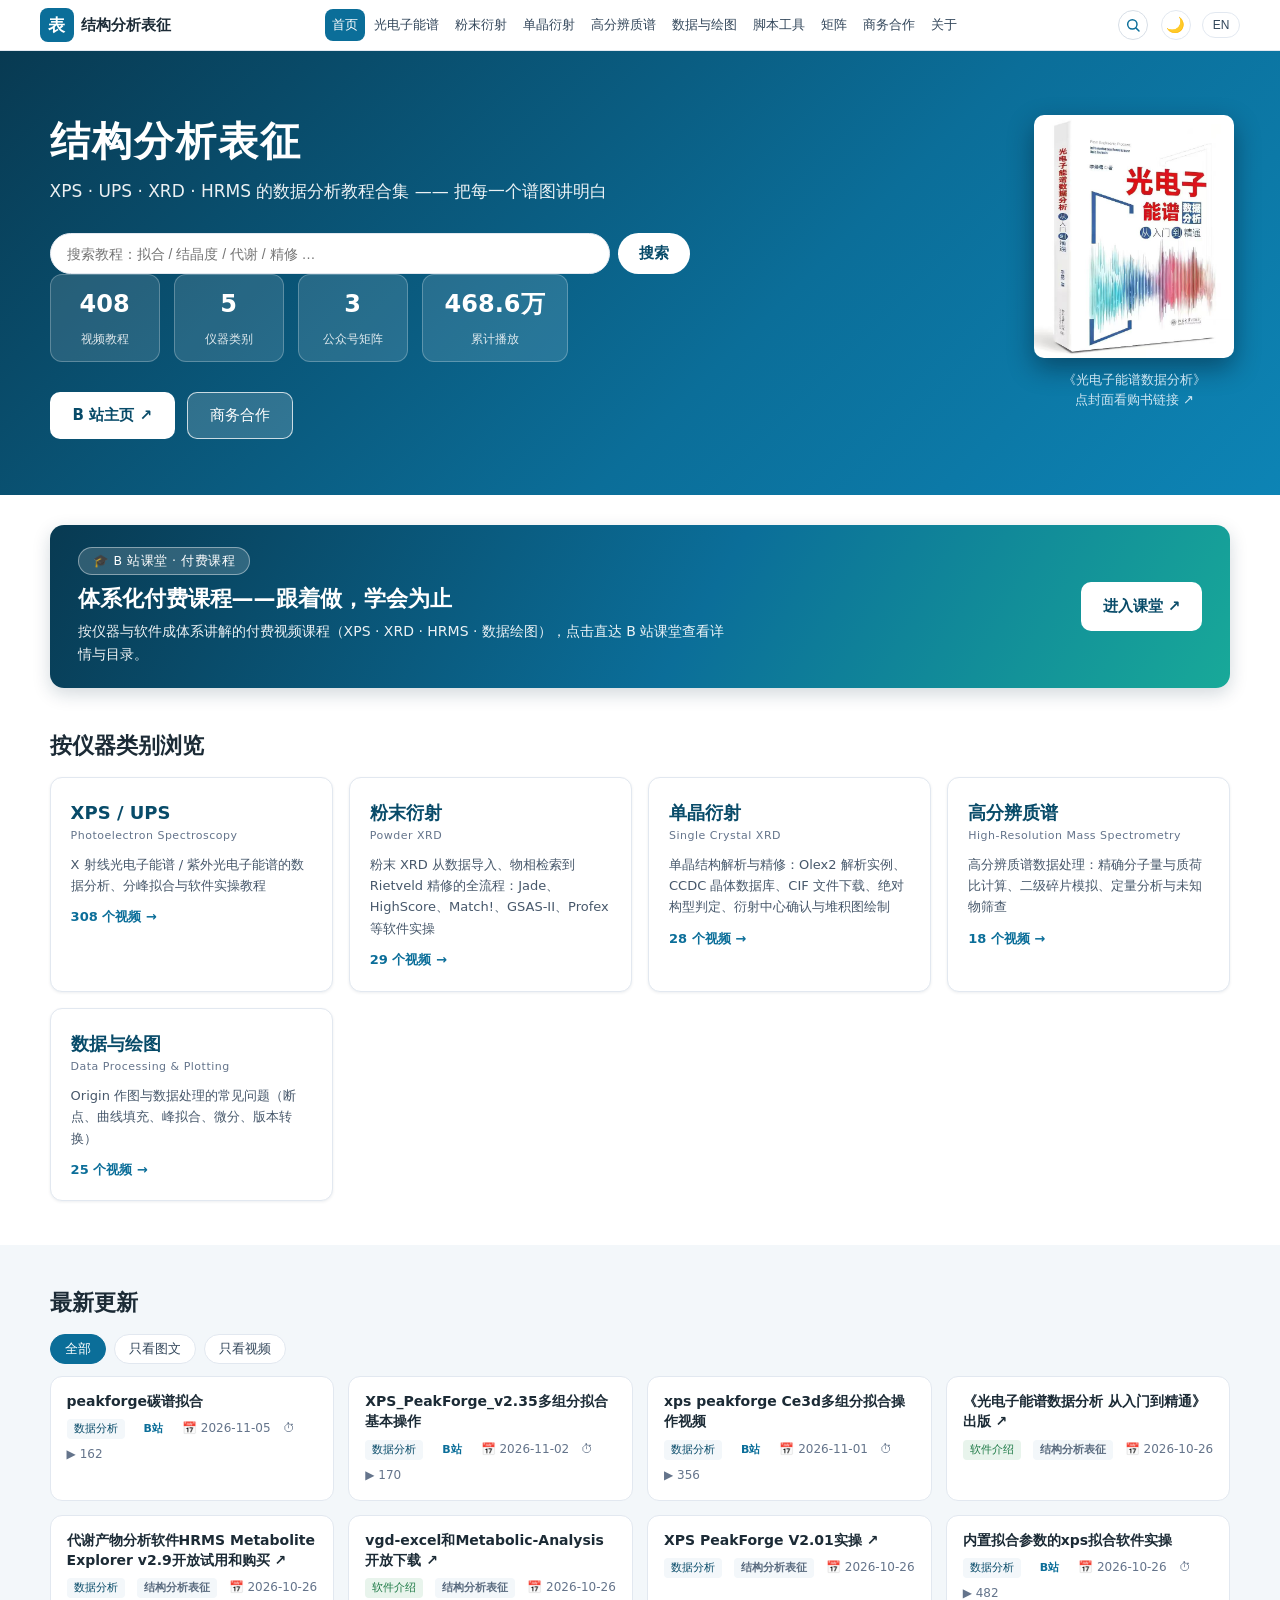
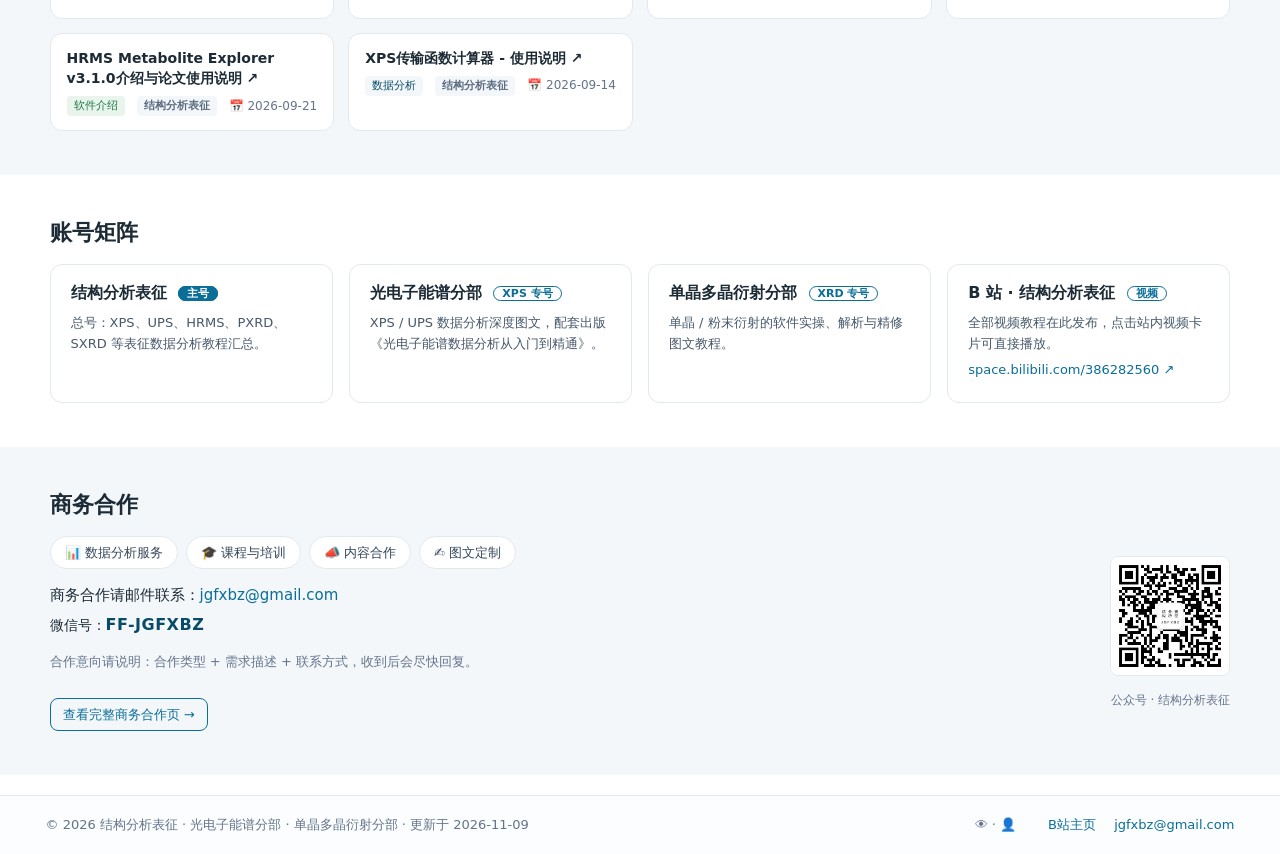
==== index.html @ 378ef819 "feat: 全站宽屏改版——内容区 1120→1600px(96vw)，网格 auto-fit 每行排满，页面高度显著缩短；CSS缓存串 20261120f" ====
<!DOCTYPE html>
<html lang="zh-CN">
<head>
<meta charset="UTF-8">
<meta name="viewport" content="width=device-width, initial-scale=1.0">
<title data-i18n="title.index">结构分析表征 · XPS/XRD/HRMS 数据分析教程导航 — 结构分析表征</title>
<meta name="description" content="XPS、UPS、XRD、HRMS 数据分析与软件实操教程导航：视频教程、软件介绍、文献解读与商务合作。">
<link rel="icon" href="data:image/svg+xml,%3Csvg xmlns='http://www.w3.org/2000/svg' viewBox='0 0 100 100'%3E%3Crect width='100' height='100' rx='20' fill='%230b6e99'/%3E%3Ctext x='50' y='62' font-size='34' text-anchor='middle' fill='white' font-family='sans-serif' font-weight='bold'%3E%E8%A1%A8%3C/text%3E%3C/svg%3E">
<link rel="stylesheet" href="assets/css/style.css?v=20261120f">
</head>
<body data-page="index">
<header class="site-header">
  <div class="wrap header-inner">
    <a class="logo" href="index.html">
      <span class="logo-badge">表</span>
      <span class="logo-text"><strong>结构分析表征</strong><small>Structure Analysis &amp; Characterization</small></span>
    </a>
    <nav><ul><li><a href="index.html" class="active" data-i18n="nav.home">首页</a></li>
<li><a href="xps/index.html" data-i18n="nav.xps">光电子能谱</a></li>
<li><a href="xrd-powder/index.html" data-i18n="nav.xrd">粉末衍射</a></li>
<li><a href="scxrd/index.html" data-i18n="nav.scxrd">单晶衍射</a></li>
<li><a href="hrms/index.html" data-i18n="nav.hrms">高分辨质谱</a></li>
<li><a href="dataplot/index.html" data-i18n="nav.dataplot">数据与绘图</a></li>
<li><a href="scripts/index.html" data-i18n="nav.scripts">脚本工具</a></li>
<li><a href="matrix/index.html" data-i18n="nav.matrix">矩阵</a></li>
<li><a href="cooperation/index.html" data-i18n="nav.coop">商务合作</a></li>
<li><a href="about/index.html" data-i18n="nav.about">关于</a></li></ul></nav>
    <div class="header-actions">
      <a class="search-btn" href="search/index.html" aria-label="搜索 / Search" title="站内搜索"><svg viewBox="0 0 24 24" fill="none" stroke="currentColor" stroke-width="2.2" stroke-linecap="round"><circle cx="11" cy="11" r="7"/><path d="M21 21l-4.3-4.3"/></svg></a><button id="theme-btn" class="theme-btn" type="button" aria-label="深色模式 / Dark mode">🌙</button>
    <button id="hamburger-btn" class="hamburger-btn" type="button" aria-label="菜单 / Menu">≡</button>
    <button id="lang-toggle" class="lang-toggle" type="button" aria-label="切换语言 / Switch language">EN</button></div>
  </div>
</header>
<main>

<section class="hero">
  <div class="wrap hero-flex">
    <div class="hero-main">
      <h1>结构分析表征</h1>
      <p class="hero-sub" data-i18n="hero.sub">XPS · UPS · XRD · HRMS 的数据分析教程合集 —— 把每一个谱图讲明白</p>
      <div class="home-search">
        <input id="home-q" type="search" data-i18n-ph="homeq.ph" placeholder="搜索教程：拟合 / 结晶度 / 代谢 / 精修 …">
        <button id="home-q-go" class="btn primary" data-i18n="homeq.go" type="button">搜索</button>
      </div>
      <div class="hero-stats">
        <div><strong data-stat="videos">408</strong><span data-i18n="stat.videos">视频教程</span></div>
        <div><strong data-stat="cats">5</strong><span data-i18n="stat.cats">仪器类别</span></div>
        <div><strong data-stat="accounts">3</strong><span data-i18n="stat.accounts">公众号矩阵</span></div>
        <div><strong data-stat="views">468.6万</strong><span data-i18n="stat.views">累计播放</span></div>
      </div>
      <div class="hero-cta">
        <a class="btn primary" href="https://space.bilibili.com/386282560" target="_blank" rel="noopener" data-i18n="cta.bili">B 站主页 ↗</a>
        <a class="btn ghost" href="cooperation/index.html" data-i18n="cta.coop">商务合作</a>
      </div>
    </div>
    <a class="hero-book" href="book/index.html" title="《光电子能谱数据分析 从入门到精通》· 购书链接">
      <img class="hero-book-cover" src="assets/img/book-cover.jpg" alt="《光电子能谱数据分析 从入门到精通》封面">
      <span class="hero-book-tip">《光电子能谱数据分析》<br>点封面看购书链接 ↗</span>
    </a>
  </div>
</section>

<section class="section course-band">
  <div class="wrap">
    <a class="course-banner" href="https://space.bilibili.com/386282560/pugv" target="_blank" rel="noopener">
      <div class="course-left">
        <span class="course-badge">🎓 <span data-i18n="course.badge">B 站课堂 · 付费课程</span></span>
        <h2 data-i18n="course.title">体系化付费课程——跟着做，学会为止</h2>
        <p data-i18n="course.desc">按仪器与软件成体系讲解的付费视频课程（XPS · XRD · HRMS · 数据绘图），点击直达 B 站课堂查看详情与目录。</p>
      </div>
      <span class="course-cta" data-i18n="course.cta">进入课堂 ↗</span>
    </a>
  </div>
</section>

<section class="section">
  <div class="wrap">
    <h2 data-i18n="home.cats">按仪器类别浏览</h2>
    <div class="cat-grid">
      <a class="cat-card" href="xps/index.html">
        <div class="cat-name"><span data-i18n="nav.xps">XPS / UPS</span><small>Photoelectron Spectroscopy</small></div>
        <p data-i18n="cat.xps.snip">X 射线光电子能谱 / 紫外光电子能谱的数据分析、分峰拟合与软件实操教程</p>
        <div class="cat-meta" data-i18n="cat.xps.count">308 个视频 →</div>
      </a>

      <a class="cat-card" href="xrd-powder/index.html">
        <div class="cat-name"><span data-i18n="nav.xrd">粉末衍射</span><small>Powder XRD</small></div>
        <p data-i18n="cat.xrd-powder.snip">粉末 XRD 从数据导入、物相检索到 Rietveld 精修的全流程：Jade、HighScore、Match!、GSAS-II、Profex 等软件实操</p>
        <div class="cat-meta" data-i18n="cat.xrd-powder.count">29 个视频 →</div>
      </a>

      <a class="cat-card" href="scxrd/index.html">
        <div class="cat-name"><span data-i18n="nav.scxrd">单晶衍射</span><small>Single Crystal XRD</small></div>
        <p data-i18n="cat.scxrd.snip">单晶结构解析与精修：Olex2 解析实例、CCDC 晶体数据库、CIF 文件下载、绝对构型判定、衍射中心确认与堆积图绘制</p>
        <div class="cat-meta" data-i18n="cat.scxrd.count">28 个视频 →</div>
      </a>

      <a class="cat-card" href="hrms/index.html">
        <div class="cat-name"><span data-i18n="nav.hrms">高分辨质谱</span><small>High-Resolution Mass Spectrometry</small></div>
        <p data-i18n="cat.hrms.snip">高分辨质谱数据处理：精确分子量与质荷比计算、二级碎片模拟、定量分析与未知物筛查</p>
        <div class="cat-meta" data-i18n="cat.hrms.count">18 个视频 →</div>
      </a>

      <a class="cat-card" href="dataplot/index.html">
        <div class="cat-name"><span data-i18n="nav.dataplot">数据与绘图</span><small>Data Processing & Plotting</small></div>
        <p data-i18n="cat.dataplot.snip">Origin 作图与数据处理的常见问题（断点、曲线填充、峰拟合、微分、版本转换）</p>
        <div class="cat-meta" data-i18n="cat.dataplot.count">25 个视频 →</div>
      </a>
    </div>
  </div>
</section>
<section class="section section-alt">
  <div class="wrap">
    <h2 data-i18n="home.latest">最新更新</h2>
    <div class="chips" id="latest-chips" style="margin-bottom:12px">
      <button class="chip active" data-lt="all" data-i18n="latest.all">全部</button>
      <button class="chip" data-lt="art" data-i18n="latest.art">只看图文</button>
      <button class="chip" data-lt="vid" data-i18n="latest.vid">只看视频</button>
    </div>
    <div class="v-grid" id="latest-grid"><div class="v-card" data-bvid="BV1Xpxf6QE9p" data-title="peakforge碳谱拟合"><p class="v-title">peakforge碳谱拟合</p><div class="v-meta"><span class="v-tag a">数据分析</span><span class="v-src">B站</span><span>📅 2026-11-05</span><span>⏱ 2:08</span><span>▶ 162</span></div></div>
<div class="v-card" data-bvid="BV1srxL6DEyn" data-title="XPS_PeakForge_v2.35多组分拟合基本操作"><p class="v-title">XPS_PeakForge_v2.35多组分拟合基本操作</p><div class="v-meta"><span class="v-tag s">软件介绍</span><span class="v-src">B站</span><span>📅 2026-11-02</span><span>⏱ 1:15</span><span>▶ 170</span></div></div>
<div class="v-card" data-bvid="BV1r3xb6UErV" data-title="xps peakforge Ce3d多组分拟合操作视频"><p class="v-title">xps peakforge Ce3d多组分拟合操作视频</p><div class="v-meta"><span class="v-tag a">数据分析</span><span class="v-src">B站</span><span>📅 2026-11-01</span><span>⏱ 2:11</span><span>▶ 356</span></div></div>
<div class="v-card" data-bvid="BV1irnQ6ZEpi" data-title="内置拟合参数的xps拟合软件实操"><p class="v-title">内置拟合参数的xps拟合软件实操</p><div class="v-meta"><span class="v-tag a">数据分析</span><span class="v-src">B站</span><span>📅 2026-10-26</span><span>⏱ 5:37</span><span>▶ 482</span></div></div>
<a class="v-card a-card" href="https://mp.weixin.qq.com/s/Jb90cu0XqN7W5d4zG38l0Q" target="_blank" rel="noopener"><p class="v-title">XPS PeakForge V2.01实操 ↗</p><div class="v-meta"><span class="v-tag a">数据分析</span><span class="v-src">结构分析表征</span><span>📅 2026-10-26</span></div></a>
<a class="v-card a-card" href="https://mp.weixin.qq.com/s/ZV4G8foDM6aQ-LdkcTPw-A" target="_blank" rel="noopener"><p class="v-title">vgd-excel和Metabolic-Analysis开放下载 ↗</p><div class="v-meta"><span class="v-tag s">软件介绍</span><span class="v-src">结构分析表征</span><span>📅 2026-10-26</span></div></a>
<a class="v-card a-card" href="https://mp.weixin.qq.com/s/syTNHgISNaC_XYApOqTaEQ" target="_blank" rel="noopener"><p class="v-title">代谢产物分析软件HRMS Metabolite Explorer v2.9开放试用和购买 ↗</p><div class="v-meta"><span class="v-tag a">数据分析</span><span class="v-src">结构分析表征</span><span>📅 2026-10-26</span></div></a>
<a class="v-card a-card" href="https://mp.weixin.qq.com/s/u6vW1ba7zDbzr946udCpTQ" target="_blank" rel="noopener"><p class="v-title">《光电子能谱数据分析 从入门到精通》出版 ↗</p><div class="v-meta"><span class="v-tag s">软件介绍</span><span class="v-src">结构分析表征</span><span>📅 2026-10-26</span></div></a>
<a class="v-card a-card" href="https://mp.weixin.qq.com/s/m0Z1ZTolp5JZjj_yk9FoVA" target="_blank" rel="noopener"><p class="v-title">vgd-excel和Metabolic-Analysis开放下载 ↗</p><div class="v-meta"><span class="v-tag s">软件介绍</span><span class="v-src">结构分析表征</span><span>📅 2026-10-11</span></div></a>
<a class="v-card a-card" href="https://mp.weixin.qq.com/s/l_k9AgA8Bw56rIn67rEzEA" target="_blank" rel="noopener"><p class="v-title">vgd-excel和Metabolic-Analysis开放下载 ↗</p><div class="v-meta"><span class="v-tag s">软件介绍</span><span class="v-src">结构分析表征</span><span>📅 2026-09-28</span></div></a></div>
  </div>
</section>
<section class="section">
  <div class="wrap">
    <h2 data-i18n="home.accounts">账号矩阵</h2>
    <div class="acc-grid">
      <div class="acc-card"><h3><span data-i18n="acc1.t">结构分析表征</span> <span class="tag main" data-i18n="acc1.tag">主号</span></h3><p data-i18n="acc1.desc">总号：XPS、UPS、HRMS、PXRD、SXRD 等表征数据分析教程汇总。</p></div>
      <div class="acc-card"><h3><span data-i18n="acc2.t">光电子能谱分部</span> <span class="tag" data-i18n="acc2.tag">XPS 专号</span></h3><p data-i18n="acc2.desc">XPS / UPS 数据分析深度图文，配套出版《光电子能谱数据分析从入门到精通》。</p></div>
      <div class="acc-card"><h3><span data-i18n="acc3.t">单晶多晶衍射分部</span> <span class="tag" data-i18n="acc3.tag">XRD 专号</span></h3><p data-i18n="acc3.desc">单晶 / 粉末衍射的软件实操、解析与精修图文教程。</p></div>
      <div class="acc-card"><h3><span data-i18n="acc4.t">B 站 · 结构分析表征</span> <span class="tag" data-i18n="acc4.tag">视频</span></h3><p data-i18n="acc4.desc">全部视频教程在此发布，点击站内视频卡片可直接播放。</p><p><a href="https://space.bilibili.com/386282560" target="_blank" rel="noopener">space.bilibili.com/386282560 ↗</a></p></div>
    </div>
  </div>
</section>
<section class="section section-alt">
  <div class="wrap">
    <h2 data-i18n="nav.coop">商务合作</h2>
    <div class="coop-band">
      <div class="coop-info">
        <div class="coop-types">
          <span>📊 <span data-i18n="coop.c1.t">数据分析服务</span></span>
          <span>🎓 <span data-i18n="coop.c2.t">课程与培训</span></span>
          <span>📣 <span data-i18n="coop.c3.t">内容合作</span></span>
          <span>✍️ <span data-i18n="coop.c4.t">图文定制</span></span>
        </div>
        <p class="coop-mail"><span data-i18n="contact.p1">商务合作请邮件联系：</span><a class="mail" href="mailto:jgfxbz@gmail.com">jgfxbz@gmail.com</a></p>
        <p class="coop-wechat"><span data-i18n="contact.wechat">微信号：</span><strong>FF-JGFXBZ</strong></p>
        <p class="muted" data-i18n="contact.p2">合作意向请说明：合作类型 + 需求描述 + 联系方式，收到后会尽快回复。</p>
        <a class="btn small ghost coop-more" href="cooperation/index.html" data-i18n="coop.more">查看完整商务合作页 →</a>
      </div>
      <div class="coop-qr">
        <img src="assets/img/qr-main.png" alt="结构分析表征" onerror="this.style.display='none'">
        <span class="qr-tip" data-i18n="qr.main">公众号 · 结构分析表征</span>
      </div>
    </div>
  </div>
</section>
</main>
<footer class="site-footer">
  <div class="wrap footer-inner">
    <div>© 2026 结构分析表征 · 光电子能谱分部 · 单晶多晶衍射分部 · <span data-i18n="footer.updated">更新于</span> 2026-11-09</div>
    <div class="footer-links">
      <span class="bz">👁 <span id="busuanzi_value_site_pv"></span> · 👤 <span id="busuanzi_value_site_uv"></span></span>
      <a href="https://space.bilibili.com/386282560" target="_blank" rel="noopener" data-i18n="footer.bili">B站主页</a>
      <a href="mailto:jgfxbz@gmail.com">jgfxbz@gmail.com</a>
    </div>
  </div>
</footer>
<div id="modal" class="modal" hidden>
  <div class="modal-mask" data-close></div>
  <div class="modal-body">
    <div class="modal-bar"><span id="modal-title"></span><button class="modal-close" data-close>✕</button></div>
    <div class="modal-player"><iframe id="modal-frame" src="" allowfullscreen scrolling="no" frameborder="0"></iframe></div>
    <div class="modal-foot"><a id="modal-link" href="#" target="_blank" rel="noopener" data-i18n="modal.open">在 B 站打开（点赞投币收藏）↗</a></div>
  </div>
</div>
<script src="assets/js/data.js?v=20261120e"></script>
<script src="assets/js/main.js?v=20261119a"></script>
<script async src="https://busuanzi.ibruce.info/busuanzi/2.3/busuanzi.pure.mini.js"></script>
</body>
</html>
---- assets/css/style.css ----
/* 结构分析表征 — 站点样式 */
:root {
  --primary: #0b6e99;
  --primary-dark: #084b69;
  --ink: #1c2b36;
  --muted: #64748b;
  --line: #e2e8f0;
  --bg: #ffffff;
  --bg-alt: #f3f7fa;
  --radius: 12px;
  --shadow: 0 1px 3px rgba(12, 44, 66, .08);
}
* { box-sizing: border-box; }
html { scroll-behavior: smooth; }
body {
  margin: 0;
  font-family: system-ui, "Segoe UI", "PingFang SC", "Hiragino Sans GB", "Microsoft YaHei", sans-serif;
  color: var(--ink);
  background: var(--bg);
  line-height: 1.65;
}
a { color: var(--primary); text-decoration: none; }
a:hover { text-decoration: underline; }
.wrap { max-width: min(1600px, 96vw); margin: 0 auto; padding: 0 24px; }
h1, h2, h3 { line-height: 1.3; }
h2 { font-size: 22px; margin: 0 0 16px; }
.h-num { color: var(--primary); font-size: 14px; margin-right: 8px; font-weight: 700; }
.muted { color: var(--muted); font-size: 13px; }
code { background: var(--bg-alt); border: 1px solid var(--line); border-radius: 4px; padding: 1px 6px; font-size: 12px; }

/* ---------- header ---------- */
.site-header {
  position: sticky; top: 0; z-index: 50;
  background: rgba(255, 255, 255, .92); backdrop-filter: blur(8px);
  border-bottom: 1px solid var(--line);
}
.header-inner { display: flex; align-items: center; justify-content: space-between; gap: 12px; padding: 10px 20px; flex-wrap: wrap; }
.logo { display: flex; align-items: center; gap: 10px; color: var(--ink); }
.logo:hover { text-decoration: none; }
.logo-badge {
  width: 40px; height: 40px; border-radius: 10px; background: var(--primary); color: #fff;
  display: flex; align-items: center; justify-content: center; font-size: 20px; font-weight: 700; flex: none;
}
.logo-text { display: flex; flex-direction: column; line-height: 1.25; }
.logo-text strong { font-size: 17px; }
.logo-text small { color: var(--muted); font-size: 11px; }
nav ul { list-style: none; display: flex; flex-wrap: wrap; gap: 2px; margin: 0; padding: 0; }
nav a {
  display: block; padding: 7px 9px; border-radius: 8px; color: #33475b; font-size: 13.5px; white-space: nowrap;
}
nav a:hover { background: var(--bg-alt); text-decoration: none; }
nav a.active { background: var(--primary); color: #fff; }
.lang-toggle {
  border: 1px solid var(--line); background: #fff; color: #33475b; border-radius: 20px;
  padding: 6px 14px; font-size: 13px; cursor: pointer; transition: .15s; flex: none;
}
.lang-toggle:hover { border-color: var(--primary); color: var(--primary); }

/* ---------- hero ---------- */
.hero {
  background: linear-gradient(135deg, #083a52 0%, #0b6e99 60%, #0d84b5 100%);
  color: #fff; padding: 64px 0 56px;
}
.hero h1 { font-size: 40px; margin: 0 0 10px; letter-spacing: 2px; }
.hero-sub { font-size: 17px; opacity: .92; margin: 0 0 28px; }
.hero-stats { display: flex; flex-wrap: wrap; gap: 14px; margin-bottom: 30px; }
.hero-stats > div {
  background: rgba(255, 255, 255, .12); border: 1px solid rgba(255, 255, 255, .25);
  border-radius: var(--radius); padding: 10px 22px; text-align: center; min-width: 110px;
}
.hero-stats strong { display: block; font-size: 24px; }
.hero-stats span { font-size: 12px; opacity: .85; }
.hero-cta { display: flex; gap: 12px; flex-wrap: wrap; }

/* ---------- buttons ---------- */
.btn {
  display: inline-block; padding: 10px 22px; border-radius: 10px; font-size: 15px;
  border: 1px solid transparent; cursor: pointer; transition: .15s;
}
.btn:hover { text-decoration: none; transform: translateY(-1px); }
.btn.primary { background: #fff; color: var(--primary-dark); font-weight: 600; }
.btn.ghost { background: rgba(255, 255, 255, .16); color: #fff; border-color: rgba(255, 255, 255, .75); }
.section .btn.ghost { color: var(--primary); border-color: var(--primary); background: transparent; }
.btn.small { padding: 5px 12px; font-size: 13px; border-radius: 8px; }

/* ---------- sections ---------- */
.section { padding: 44px 0; }
.section-alt { background: var(--bg-alt); }
.section-sub { margin: -8px 0 16px; color: var(--muted); font-size: 13px; }

/* ---------- category cards (home) ---------- */
.cat-grid { display: grid; grid-template-columns: repeat(auto-fit, minmax(280px, 1fr)); gap: 16px; }
.cat-card {
  display: block; background: #fff; border: 1px solid var(--line); border-radius: var(--radius);
  padding: 20px; color: var(--ink); box-shadow: var(--shadow); transition: .15s;
}
.cat-card:hover { text-decoration: none; border-color: var(--primary); transform: translateY(-2px); }
.cat-name { font-size: 18px; font-weight: 700; color: var(--primary-dark); }
.cat-name small { display: block; color: var(--muted); font-size: 11px; font-weight: 400; letter-spacing: .5px; }
.cat-card p { color: #47586b; font-size: 13px; margin: 8px 0 10px; min-height: 40px; }
.cat-meta { color: var(--primary); font-size: 13px; font-weight: 600; }

/* ---------- software cards ---------- */
.sw-grid { display: grid; grid-template-columns: repeat(auto-fit, minmax(250px, 1fr)); gap: 14px; }
.sw-card {
  background: #fff; border: 1px solid var(--line); border-radius: var(--radius);
  padding: 16px 18px; cursor: pointer; transition: .15s;
}
.sw-card:hover { border-color: var(--primary); box-shadow: var(--shadow); }
.sw-card h3 { margin: 0; font-size: 16px; }
.sw-card .vendor { font-size: 11px; color: #fff; background: var(--primary); border-radius: 20px; padding: 1px 9px; margin-left: 6px; vertical-align: 2px; white-space: nowrap; }
.sw-card p { margin: 6px 0 10px; font-size: 13px; color: #47586b; }
.sw-card .sw-n { font-size: 12px; color: var(--primary); font-weight: 600; }

/* ---------- toolbar / chips / search ---------- */
.toolbar { display: flex; flex-wrap: wrap; gap: 10px; align-items: center; margin-bottom: 18px; }
.chips { display: flex; flex-wrap: wrap; gap: 8px; }
.chip {
  border: 1px solid var(--line); background: #fff; color: #33475b; border-radius: 20px;
  padding: 5px 14px; font-size: 13px; cursor: pointer; transition: .15s;
}
.chip:hover { border-color: var(--primary); color: var(--primary); }
.chip.active { background: var(--primary); border-color: var(--primary); color: #fff; }
.search {
  flex: 1; min-width: 220px; padding: 9px 14px; border: 1px solid var(--line); border-radius: 10px;
  font-size: 14px; outline: none; background: #fff;
}
.search:focus { border-color: var(--primary); }
.count-badge { font-size: 13px; color: var(--muted); font-weight: 400; margin-left: 6px; }

/* ---------- video cards ---------- */
.v-grid { display: grid; grid-template-columns: repeat(auto-fit, minmax(280px, 1fr)); gap: 14px; }
.v-thumb {
  display: block; width: 100%; aspect-ratio: 16 / 9; object-fit: cover;
  border-radius: 8px; background: var(--bg-alt); margin-bottom: 8px;
}
.v-digest {
  font-size: 12px; color: var(--muted); margin: 4px 0 0; line-height: 1.5;
  display: -webkit-box; -webkit-line-clamp: 2; -webkit-box-orient: vertical; overflow: hidden;
}
.site-search {
  display: block; max-width: 640px; margin: 0 auto 16px; padding: 14px 18px;
  font-size: 16px; border: 1px solid var(--line); border-radius: 12px; outline: none; background: #fff;
}
.site-search:focus { border-color: var(--primary); }
#s-count { display: block; text-align: center; margin-bottom: 14px; }
.bz { color: var(--muted); margin-right: 14px; }
.v-card {
  background: #fff; border: 1px solid var(--line); border-radius: var(--radius);
  padding: 14px 16px; cursor: pointer; transition: .15s; display: flex; flex-direction: column; gap: 8px;
}
.v-card:hover { border-color: var(--primary); box-shadow: var(--shadow); }
.v-title { font-size: 14px; font-weight: 600; line-height: 1.45; margin: 0; }
.v-meta { display: flex; flex-wrap: wrap; gap: 6px 12px; align-items: center; font-size: 12px; color: var(--muted); }
.v-tag { background: var(--bg-alt); color: var(--primary-dark); border-radius: 4px; padding: 1px 7px; font-size: 11px; }
.v-tag.s { background: #e8f4ec; color: #1e7a46; }
.v-tag.p { background: #fdf1e3; color: #b05e12; }
.more-row { text-align: center; margin-top: 20px; }
#more[hidden], #amore[hidden] { display: none; }
a.v-card { color: var(--ink); }
a.v-card:hover { text-decoration: none; }
.v-src { color: var(--primary); font-weight: 600; border-radius: 4px; padding: 1px 7px; font-size: 11px; }
.v-src.src-main { background: var(--bg-alt); color: #5a6b7f; }
.v-src.src-xps { background: #e3f0fd; color: #1f6fb5; }
.v-src.src-xrd { background: #e5f6ec; color: #1e8e4f; }
.script-card .btn-row { display: flex; gap: 8px; margin-top: 10px; flex-wrap: wrap; }
.script-card h3 .tag { margin-left: 8px; }

/* ---------- panels ---------- */
.note-panel {
  background: #fff; border: 1px dashed #b9cdda; border-radius: var(--radius);
  padding: 20px 24px; font-size: 14px;
}
.note-panel p { margin: 6px 0; }

/* ---------- accounts / cooperation ---------- */
.acc-grid { display: grid; grid-template-columns: repeat(auto-fill, minmax(250px, 1fr)); gap: 16px; }
.acc-card { background: #fff; border: 1px solid var(--line); border-radius: var(--radius); padding: 18px 20px; }
.acc-card h3 { margin: 0 0 8px; font-size: 16px; }
.acc-card p { margin: 4px 0; font-size: 13px; color: #47586b; }
.tag { font-size: 11px; color: var(--primary); border: 1px solid currentColor; border-radius: 20px; padding: 0 8px; margin-left: 6px; vertical-align: 1px; }
.tag.main { background: var(--primary); color: #fff; border-color: var(--primary); }
.contact-panel { margin-top: 26px; background: #fff; border: 1px solid var(--line); border-radius: var(--radius); padding: 26px 28px; }
.contact-panel .mail { font-size: 19px; font-weight: 700; }
.wechat-line { margin: 4px 0; }
.wechat-line strong, .coop-wechat strong { font-size: 16px; color: var(--primary-dark); letter-spacing: .5px; }
.coop-wechat { margin: 2px 0 4px; font-size: 14px; }
.qr-row { display: flex; gap: 20px; flex-wrap: wrap; margin-top: 18px; }
.qr-box { width: 160px; text-align: center; }
.qr-box img { width: 150px; height: 150px; object-fit: contain; border: 1px solid var(--line); border-radius: 8px; background: var(--bg-alt); min-height: 150px; }
.qr-tip { display: block; font-size: 12px; color: var(--muted); margin-top: 6px; }

/* ---------- 首页商务合作横幅 ---------- */
.coop-band { display: flex; gap: 28px; align-items: center; justify-content: space-between; flex-wrap: wrap; }
.coop-info { flex: 1; min-width: 300px; }
.coop-types { display: flex; flex-wrap: wrap; gap: 8px; margin-bottom: 14px; }
.coop-types > span {
  border: 1px solid var(--line); background: #fff; color: #33475b; border-radius: 20px;
  padding: 5px 14px; font-size: 13px;
}
.coop-mail { margin: 6px 0 4px; font-size: 15px; }
.coop-more { margin-top: 12px; }
.coop-qr { text-align: center; flex: none; }
.coop-qr img { width: 120px; height: 120px; object-fit: contain; border: 1px solid var(--line); border-radius: 8px; background: #fff; }

/* ---------- page head ---------- */
.page-head { background: var(--bg-alt); padding: 34px 0 26px; border-bottom: 1px solid var(--line); }
.crumb { font-size: 13px; color: var(--muted); margin: 0 0 10px; }
.page-head h1 { margin: 0 0 8px; font-size: 30px; }
.page-head h1 small { font-size: 14px; color: var(--muted); font-weight: 400; margin-left: 10px; letter-spacing: 1px; }
.page-desc { color: #47586b; margin: 0; max-width: 780px; font-size: 14px; }
.about-body h2 { margin-top: 26px; }
.about-body p, .about-body li { color: #33475b; }

/* ---------- footer ---------- */
.site-footer { border-top: 1px solid var(--line); background: #fbfdfe; margin-top: 20px; }
.footer-inner { display: flex; justify-content: space-between; flex-wrap: wrap; gap: 8px; padding: 18px 20px; font-size: 13px; color: var(--muted); }
.footer-links a { margin-left: 14px; }

/* ---------- modal ---------- */
.modal { position: fixed; inset: 0; z-index: 100; }
.modal[hidden] { display: none; }
.modal-mask { position: absolute; inset: 0; background: rgba(10, 25, 36, .72); }
.modal-body {
  position: relative; max-width: 900px; margin: 5vh auto; background: #fff;
  border-radius: 14px; overflow: hidden; box-shadow: 0 12px 40px rgba(0, 0, 0, .35);
}
.modal-bar { display: flex; justify-content: space-between; align-items: center; gap: 12px; padding: 12px 18px; }
#modal-title { font-weight: 600; font-size: 15px; }
.modal-close { border: none; background: var(--bg-alt); border-radius: 8px; width: 30px; height: 30px; cursor: pointer; font-size: 14px; }
.modal-close:hover { background: var(--line); }
.modal-player { position: relative; padding-top: 56.25%; background: #000; }
.modal-player iframe { position: absolute; inset: 0; width: 100%; height: 100%; border: 0; }
.modal-foot { padding: 10px 18px; font-size: 13px; }

@media (max-width: 640px) {
  .hero h1 { font-size: 30px; }
  .hero { padding: 44px 0 40px; }
  .modal-body { margin: 3vh 10px; }
}

/* ---------- 内容矩阵页 ---------- */
.matrix-grid { display: grid; grid-template-columns: repeat(auto-fit, minmax(235px, 1fr)); gap: 16px; }
.matrix-card { display: flex; flex-direction: column; gap: 6px; }
.matrix-card h3 { margin: 0 0 2px; }
.matrix-card > p { flex: 1 1 auto; min-height: 64px; }  /* 描述占位一致 → 二维码同高对齐 */
.matrix-qr { text-align: center; margin: 8px 0 4px; }
.matrix-qr img { width: 148px; max-width: 60%; aspect-ratio: 1/1; object-fit: contain; height: auto; border: 1px solid #e5e9ef; border-radius: 10px; background: #fff; padding: 4px; }
.matrix-qr .qr-tip { display: block; font-size: 12px; color: var(--muted, #888); margin-top: 4px; }
.matrix-stats strong { font-size: 24px; color: var(--primary, #0b6e99); }
.matrix-stats span { color: var(--muted, #888); font-size: 12px; margin-left: 6px; }
.matrix-card .btn { margin-top: auto; }

/* ---------- 搜索按钮 ---------- */
.search-btn {
  display: inline-flex; align-items: center; justify-content: center;
  width: 34px; height: 34px; border-radius: 50%;
  border: 1px solid var(--border, #d7dee6);
  color: var(--primary, #0b6e99);
  margin-right: 8px; text-decoration: none; flex-shrink: 0;
  transition: background .15s, color .15s;
}
.search-btn:hover { background: var(--primary, #0b6e99); color: #fff; }
.search-btn svg { width: 16px; height: 16px; display: block; }

/* ---------- 暗色模式 ---------- */
[data-theme="dark"] {
  --primary: #58a8d0;
  --primary-dark: #7ec2e2;
  --ink: #d9e4ee;
  --muted: #8fa3b5;
  --line: #2c3947;
  --bg: #0f1720;
  --bg-alt: #1a2430;
  --shadow: 0 1px 3px rgba(0, 0, 0, .4);
}
[data-theme="dark"] .site-header { background: rgba(15, 23, 32, .92); }
[data-theme="dark"] nav a { color: #b8c8d8; }
[data-theme="dark"] nav a:hover { background: #1a2430; }
[data-theme="dark"] .lang-toggle,
[data-theme="dark"] .search-btn,
[data-theme="dark"] .theme-btn,
[data-theme="dark"] .hamburger-btn { background: #1a2430; color: #b8c8d8; border-color: #2c3947; }
[data-theme="dark"] .v-card,
[data-theme="dark"] .acc-card,
[data-theme="dark"] .script-card,
[data-theme="dark"] .sw-card { background: #16202b; }
[data-theme="dark"] .v-title { color: #d9e4ee; }
[data-theme="dark"] .v-src.src-main { background: #243240; color: #9fb3c8; }
[data-theme="dark"] .v-src.src-xps { background: #16344d; color: #7ec2e2; }
[data-theme="dark"] .v-src.src-xrd { background: #143827; color: #6fd39a; }
[data-theme="dark"] .v-tag { background: #243240; color: #9fb3c8; }
[data-theme="dark"] .v-tag.s { background: #143827; color: #6fd39a; }
[data-theme="dark"] .v-tag.p { background: #3a2c14; color: #e8b96a; }
[data-theme="dark"] .chip { background: #1a2430; color: #b8c8d8; border-color: #2c3947; }
[data-theme="dark"] .chip.active { background: var(--primary); color: #fff; }
[data-theme="dark"] code { background: #1a2430; border-color: #2c3947; }
[data-theme="dark"] .year-sep { color: #8fa3b5; border-color: #2c3947; }
[data-theme="dark"] .facet-head { color: #7ec2e2; }
[data-theme="dark"] .series-head { color: #d9e4ee; border-color: #2c3947; }
[data-theme="dark"] input.search, [data-theme="dark"] #cat-filter, [data-theme="dark"] #home-q {
  background: #1a2430; color: #d9e4ee; border-color: #2c3947;
}

/* ---------- 主题/汉堡按钮 ---------- */
.theme-btn, .hamburger-btn {
  border: 1px solid var(--line); background: #fff; border-radius: 20px;
  width: 34px; height: 34px; cursor: pointer; font-size: 15px; flex: none;
  display: inline-flex; align-items: center; justify-content: center;
  transition: .15s; margin-right: 6px;
}
.theme-btn:hover, .hamburger-btn:hover { border-color: var(--primary); }
.hamburger-btn { display: none; }

/* ---------- 首页搜索框 ---------- */
.home-search {
  display: flex; gap: 8px; margin-top: 18px; max-width: 640px;
}
.home-search input {
  flex: 1; padding: 11px 16px; border-radius: 24px; font-size: 14px;
  border: 1.5px solid var(--line); background: #fff; outline: none;
}
.home-search input:focus { border-color: var(--primary); }
.home-search .btn { border-radius: 24px; padding: 10px 20px; }

/* ---------- 栏目内过滤框 / 分面标题 / 年份分隔 / 系列块 ---------- */
.cat-filter-wrap { margin: 0 0 14px; }
.cat-filter-wrap input {
  width: 100%; padding: 10px 16px; border-radius: 20px; font-size: 14px;
  border: 1.5px solid var(--line); background: #fff; outline: none;
}
.cat-filter-wrap input:focus { border-color: var(--primary); }
.facet-head {
  grid-column: 1 / -1; font-size: 15px; font-weight: 700; color: var(--primary);
  margin: 8px 0 2px; padding-top: 6px; border-top: 1px dashed var(--line);
}
.year-sep {
  grid-column: 1 / -1; font-size: 15px; font-weight: 700; color: var(--muted);
  margin: 10px 0 2px; padding: 4px 10px; border-left: 3px solid var(--primary);
  background: var(--bg-alt); border-radius: 6px;
}
.series-mode { display: block !important; }
.series-block { margin: 0 0 18px; }
.series-head {
  font-size: 15px; font-weight: 700; color: var(--ink);
  padding: 8px 12px; background: var(--bg-alt); border-radius: 8px; margin-bottom: 8px;
}
.series-head .count-badge { margin-left: 6px; }
.series-items { display: flex; flex-direction: column; gap: 8px; }
.series-items .v-card { display: block; }
.hot-badge {
  background: #fff2e0; color: #d97706; border-radius: 4px; padding: 1px 7px;
  font-size: 11px; font-weight: 700; display: inline-block; margin-bottom: 4px;
}
[data-theme="dark"] .hot-badge { background: #3a2c14; color: #f0b45c; }
.v-rel { font-size: 12px; color: var(--muted); margin-top: 4px; }
.v-rel a { color: var(--primary); }
.v-rel a:hover { text-decoration: underline; }

/* ---------- 汉堡菜单（≤900px） ---------- */
@media (max-width: 900px) {
  .hamburger-btn { display: inline-flex; }
  header nav { display: none; width: 100%; }
  header nav.nav-open { display: block; }
  header nav ul { flex-direction: column; gap: 0; padding: 8px 0; }
  header nav a { padding: 10px 12px; font-size: 14px; }
  .header-inner { align-items: flex-start; }
}

/* ---------- header按钮组 ---------- */
.header-actions { display: flex; gap: 6px; align-items: center; flex: none; }
.header-actions .lang-toggle { margin-right: 0; }
@media (max-width: 1280px) {
  .logo-text small { display: none; }
  nav a { padding: 7px 6px; font-size: 13px; }
}

/* ---------- header 紧凑化（单行容纳中文导航+按钮组） ---------- */
@media (max-width: 1366px) {
  .logo-badge { width: 34px; height: 34px; font-size: 17px; border-radius: 8px; }
  .logo { gap: 7px; }
  .logo-text strong { font-size: 15px; }
  .logo-text small { display: none; }
  nav a { padding: 6px 7px; font-size: 12.5px; white-space: nowrap; }
  .header-inner { gap: 8px; padding: 8px 14px; flex-wrap: nowrap; }
  .header-actions { margin-right: 0; }
  .search-btn, .theme-btn { width: 30px; height: 30px; }
  .lang-toggle { padding: 5px 10px; font-size: 12px; }
  .hamburger-btn { width: 30px; height: 30px; }
}
@media (max-width: 1100px) {
  nav a { padding: 6px 5px; font-size: 12px; }
}


[data-theme="dark"] .hero { background: var(--bg); }
[data-theme="dark"] .page-head,
[data-theme="dark"] section.section-alt,
[data-theme="dark"] .coop-band { background: #141e28; }
[data-theme="dark"] h1, [data-theme="dark"] h2, [data-theme="dark"] h3 { color: #d9e4ee; }
[data-theme="dark"] .v-digest { color: #8fa3b5; }
[data-theme="dark"] .sw-card h3, [data-theme="dark"] .acc-card h3 { color: #d9e4ee; }
[data-theme="dark"] .sw-card p, [data-theme="dark"] .acc-card p { color: #9fb3c8; }
[data-theme="dark"] .page-desc, [data-theme="dark"] .crumb { color: #8fa3b5; }
[data-theme="dark"] .crumb a { color: #7ec2e2; }
[data-theme="dark"] table, [data-theme="dark"] td, [data-theme="dark"] th { border-color: #2c3947; }
[data-theme="dark"] td, [data-theme="dark"] th { color: #d9e4ee; }
[data-theme="dark"] tr td:first-child { color: #d9e4ee; }
[data-theme="dark"] .site-footer { background: #101820; border-color: #2c3947; }
[data-theme="dark"] .site-footer a { color: #7ec2e2; }
[data-theme="dark"] input, [data-theme="dark"] select, [data-theme="dark"] textarea {
  background: #1a2430; color: #d9e4ee; border-color: #2c3947;
}
[data-theme="dark"] .modal { background: rgba(0,0,0,.75); }
[data-theme="dark"] .modal-frame { background: #16202b; }
[data-theme="dark"] .btn.primary { background: var(--primary); }
[data-theme="dark"] .btn.ghost { color: #7ec2e2; border-color: #2c3947; }

/* ---------- header 单行紧凑（修订） ---------- */
.header-inner { flex-wrap: nowrap; }
.logo-badge { width: 34px; height: 34px; font-size: 17px; border-radius: 8px; }
.logo { gap: 7px; }
.logo-text strong { font-size: 15px; }
.logo-text small { font-size: 10px; }
nav a { padding: 6px 7px; font-size: 12.5px; white-space: nowrap; }
.header-actions { gap: 5px; }
.search-btn, .theme-btn { width: 30px; height: 30px; }
.lang-toggle { padding: 5px 10px; font-size: 12px; }
@media (max-width: 1180px) {
  .logo-text small { display: none; }
  nav a { padding: 6px 5px; font-size: 12px; }
}



/* ---------- 主页首屏：搜索与专著并排（2026-11-19；2026-11-20 书封放大+离边） ---------- */
.hero-flex{display:flex;gap:44px;align-items:stretch;padding-right:20px}
.hero-main{flex:1 1 auto;min-width:0}
.hero-book{flex:0 0 200px;display:flex;flex-direction:column;align-items:center;text-decoration:none}
.hero-book-cover{width:200px;height:auto;border-radius:10px;box-shadow:0 10px 26px rgba(4,22,38,.45);display:block;transition:transform .18s ease}
.hero-book:hover .hero-book-cover{transform:translateY(-3px)}
.hero-book-tip{margin-top:12px;font-size:13px;line-height:1.55;color:#cfe6f2;text-align:center}
@media(max-width:860px){
  .hero-flex{flex-direction:column;padding-right:0}
  .hero-book{flex:none;flex-direction:row;align-items:center;gap:16px}
  .hero-book-cover{width:112px}
  .hero-book-tip{text-align:left;margin-top:0}
}

/* ---------- 购书链接页 ---------- */
.book-page{display:flex;gap:28px;align-items:flex-start;flex-wrap:wrap}
.book-page .book-cover-lg{width:220px;height:auto;border-radius:10px;box-shadow:0 10px 26px rgba(4,22,38,.28)}
.book-page .book-main{flex:1 1 320px;min-width:0}
.buy-grid{display:grid;grid-template-columns:repeat(auto-fit,minmax(200px,1fr));gap:14px;margin:16px 0 8px}
.buy-card{display:block;padding:16px 18px;border:1px solid var(--border,#dfe7ee);border-radius:10px;text-decoration:none;background:var(--card,#fff)}
.buy-card strong{display:block;font-size:15px;margin-bottom:4px}
.buy-card span{font-size:12.5px;color:#5e6c7d}
.buy-card:hover{border-color:#18a999;box-shadow:0 4px 14px rgba(24,169,153,.14)}

/* ---------- 手机适配（2026-11-20） ---------- */
@media (max-width: 640px) {
  .wrap { padding: 0 14px; }
  .header-inner { padding: 8px 12px; gap: 8px; }
  .logo-badge { width: 32px; height: 32px; font-size: 16px; }
  .logo-text strong { font-size: 14px; }
  .logo { flex-shrink: 0; }
  .header-actions { margin-left: auto; }
  .logo-text small { display: none; }
  .theme-btn, .hamburger-btn, .search-btn { width: 30px; height: 30px; font-size: 12px; }
  .lang-toggle { height: 30px; padding: 0 8px; white-space: nowrap; font-size: 12px; }
  .hero { padding: 34px 0 30px; }
  .hero h1 { font-size: 26px; }
  .hero-sub { font-size: 13.5px; line-height: 1.65; }
  .home-search input { flex: 1 1 auto; min-width: 0; padding: 10px 12px; }
  .home-search .btn { padding: 10px 14px; white-space: nowrap; }
  .hero-stats { gap: 8px; margin-bottom: 20px; }
  .hero-stats > div { flex: 1 1 42%; padding: 10px 8px; text-align: center; }
  .hero-stats strong { font-size: 19px; }
  .hero-cta { flex-wrap: wrap; gap: 10px; }
  .section { padding: 26px 0; }
  .section h2 { font-size: 19px; }
  .v-grid { grid-template-columns: 1fr; }
  .sw-grid { grid-template-columns: 1fr 1fr; }
  .v-card .v-meta { flex-wrap: wrap; gap: 5px; }
  .toolbar { flex-direction: column; align-items: stretch; }
  .acc-grid { grid-template-columns: 1fr; }
  .buy-grid { grid-template-columns: 1fr; }
  .book-page { flex-direction: column; }
  .book-page .book-cover-lg { width: 180px; }
  .footer-inner { flex-direction: column; text-align: center; }
}
@media (max-width: 400px) {
  .hero-stats > div { flex: 1 1 42%; }
  .buy-grid { grid-template-columns: 1fr; }
  .sw-grid { grid-template-columns: 1fr; }
}

/* ---------- 暗色模式补全（2026-11-20）：分类卡/购书卡/统计卡/面板/二维码 ---------- */
[data-theme="dark"] .cat-card { background: #16202b; }
[data-theme="dark"] .cat-card p { color: #9fb3c8; }
[data-theme="dark"] .buy-card { background: #16202b; border-color: #2c3947; }
[data-theme="dark"] .buy-card strong { color: #d9e4ee; }
[data-theme="dark"] .buy-card span { color: #9fb3c8; }
[data-theme="dark"] .buy-card:hover { background: #1a2836; }
[data-theme="dark"] .contact-panel { background: #16202b; border-color: #2c3947; }
[data-theme="dark"] .contact-panel h2,
[data-theme="dark"] .contact-panel h3 { color: #d9e4ee; }
[data-theme="dark"] .note-panel { background: #16202b; border-color: #2c3947; color: #b8c8d8; }
[data-theme="dark"] .coop-types > span { background: #1a2430; color: #b8c8d8; border-color: #2c3947; }
[data-theme="dark"] .hero-stats > div { background: #16202b; border-color: #2c3947; }
[data-theme="dark"] .coop-qr img { background: #fff; border-color: #2c3947; }
[data-theme="dark"] .matrix-qr img { background: #fff; border-color: #2c3947; }
[data-theme="dark"] .about-body p, [data-theme="dark"] .about-body li { color: #b8c8d8; }
[data-theme="dark"] .home-search input { background: #1a2430; color: #d9e4ee; }
[data-theme="dark"] .cat-filter-wrap input { background: #1a2430; color: #d9e4ee; }

/* ---------- 暗色模式修复二（2026-11-20 全站审计）：激活项/主按钮/普通按钮/原生控件 ---------- */
[data-theme="dark"] { color-scheme: dark; }
[data-theme="dark"] nav a.active { color: #0f1720; font-weight: 600; }
[data-theme="dark"] .btn.primary { background: var(--primary); color: #0f1720; font-weight: 600; }
[data-theme="dark"] .btn { background: #1a2430; color: #b8c8d8; border-color: #2c3947; }

/* ---------- 主页付费课程横幅（2026-11-20） ---------- */
.course-band { padding: 30px 0 0; }
.course-banner {
  display: flex; align-items: center; justify-content: space-between; gap: 18px;
  background: linear-gradient(120deg, #083a52 0%, #0b6e99 55%, #18a999 100%);
  border-radius: 14px; padding: 22px 28px; color: #fff; text-decoration: none;
  box-shadow: 0 6px 18px rgba(12, 44, 66, .18); transition: .15s;
}
.course-banner:hover { text-decoration: none; transform: translateY(-2px); }
.course-badge { display: inline-block; background: rgba(255,255,255,.16); border: 1px solid rgba(255,255,255,.42); border-radius: 20px; padding: 3px 14px; font-size: 12.5px; letter-spacing: .5px; }
.course-banner h2 { margin: 10px 0 6px; font-size: 22px; color: #fff; }
.course-banner p { margin: 0; font-size: 14px; opacity: .92; max-width: 660px; }
.course-cta { flex: none; background: #fff; color: var(--primary-dark); font-weight: 700; border-radius: 10px; padding: 12px 22px; font-size: 15px; white-space: nowrap; }
[data-theme="dark"] .course-banner { background: linear-gradient(120deg, #0d2940 0%, #14506e 55%, #12876f 100%); }
[data-theme="dark"] .course-cta { color: #0f1720; }
@media (max-width: 640px) {
  .course-banner { flex-direction: column; align-items: flex-start; padding: 18px 18px; }
  .course-banner h2 { font-size: 18px; }
  .course-cta { padding: 10px 18px; }
}
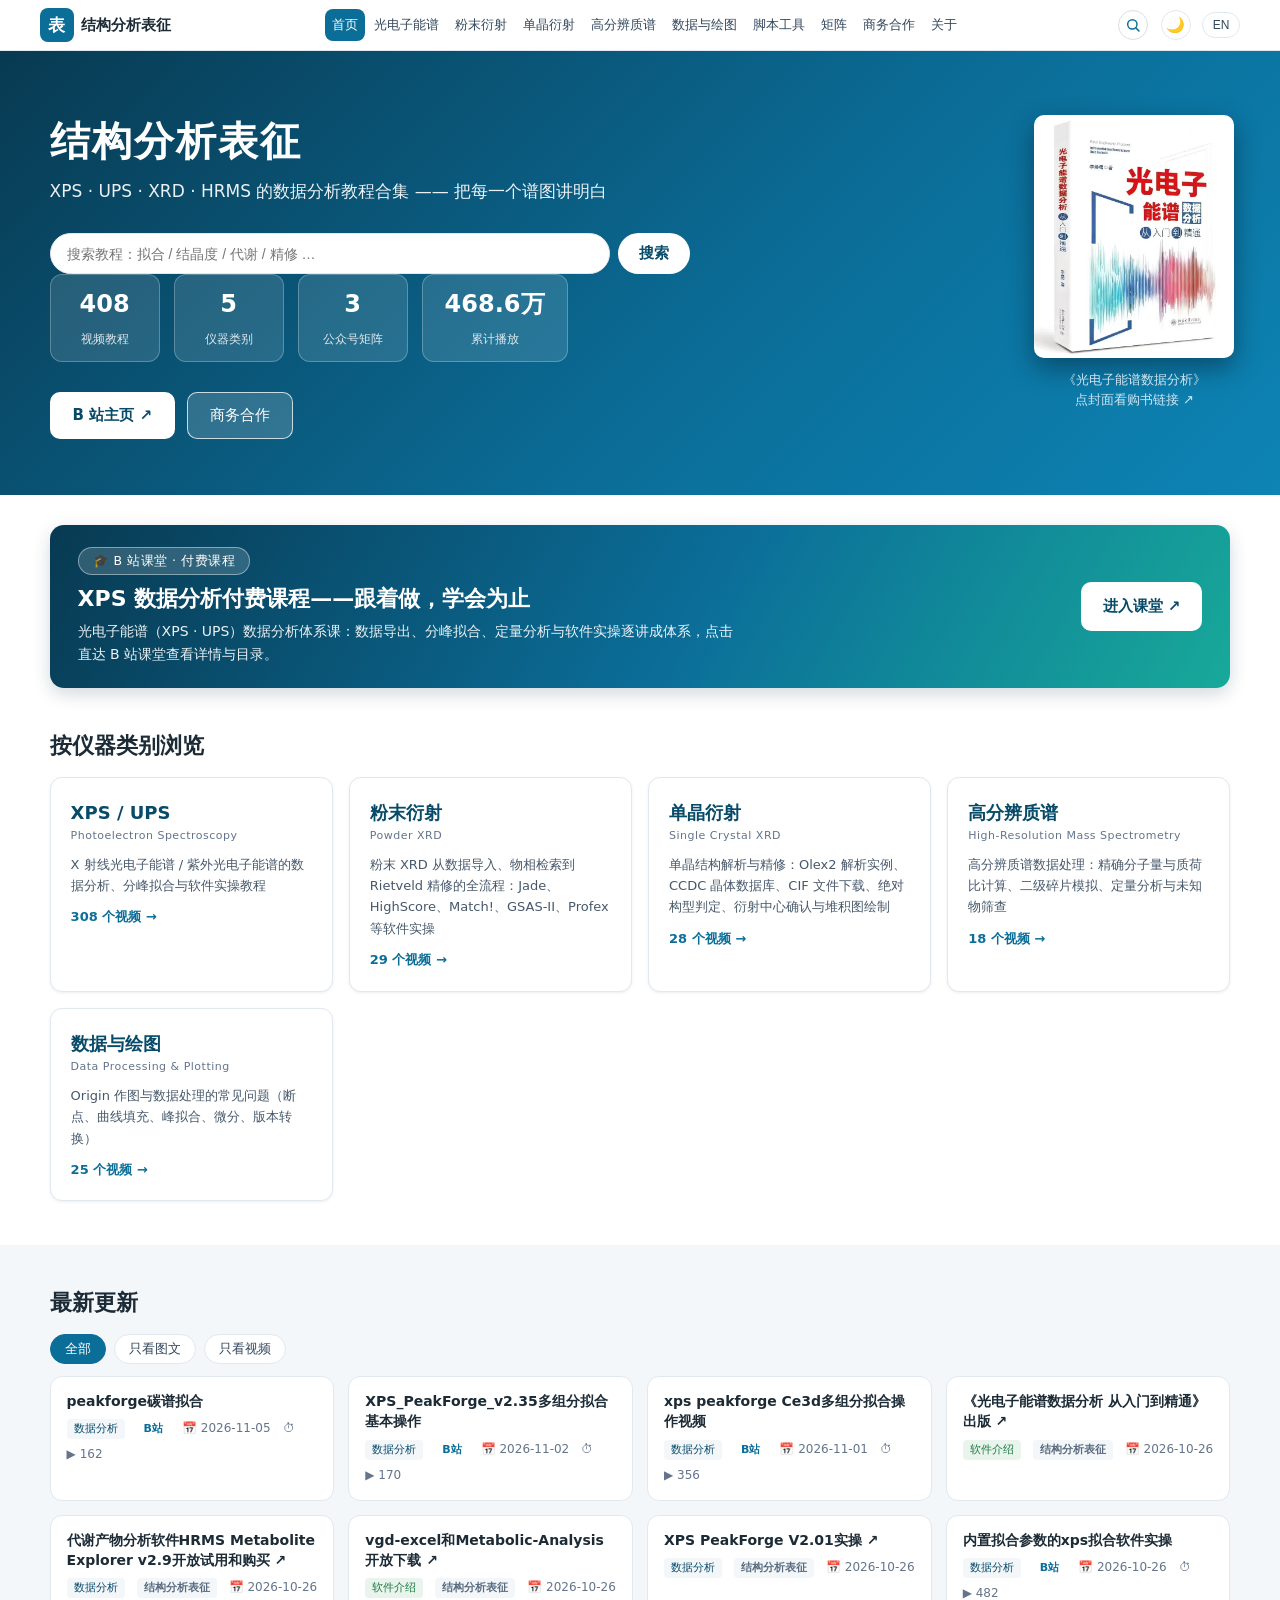
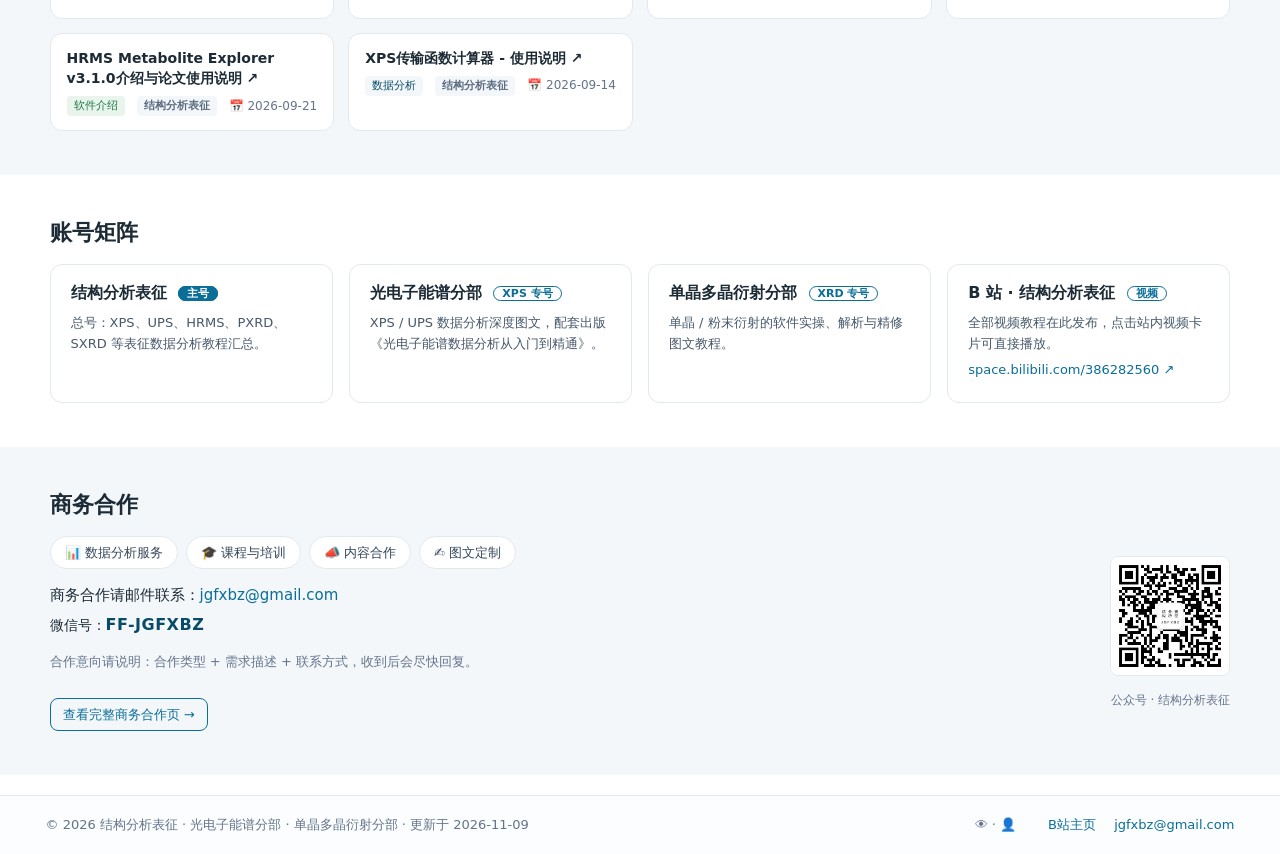
==== commit 80ee09f4: "fix: 付费课程横幅聚焦 XPS（课程仅 XPS）：标题/描述/英文 i18n 同步修改" ====
--- a/index.html
+++ b/index.html
@@ -6,7 +6,7 @@
 <title data-i18n="title.index">结构分析表征 · XPS/XRD/HRMS 数据分析教程导航 — 结构分析表征</title>
 <meta name="description" content="XPS、UPS、XRD、HRMS 数据分析与软件实操教程导航：视频教程、软件介绍、文献解读与商务合作。">
 <link rel="icon" href="data:image/svg+xml,%3Csvg xmlns='http://www.w3.org/2000/svg' viewBox='0 0 100 100'%3E%3Crect width='100' height='100' rx='20' fill='%230b6e99'/%3E%3Ctext x='50' y='62' font-size='34' text-anchor='middle' fill='white' font-family='sans-serif' font-weight='bold'%3E%E8%A1%A8%3C/text%3E%3C/svg%3E">
-<link rel="stylesheet" href="assets/css/style.css?v=20261120f">
+<link rel="stylesheet" href="assets/css/style.css?v=20261120g">
 </head>
 <body data-page="index">
 <header class="site-header">
@@ -65,8 +65,8 @@
     <a class="course-banner" href="https://space.bilibili.com/386282560/pugv" target="_blank" rel="noopener">
       <div class="course-left">
         <span class="course-badge">🎓 <span data-i18n="course.badge">B 站课堂 · 付费课程</span></span>
-        <h2 data-i18n="course.title">体系化付费课程——跟着做，学会为止</h2>
-        <p data-i18n="course.desc">按仪器与软件成体系讲解的付费视频课程（XPS · XRD · HRMS · 数据绘图），点击直达 B 站课堂查看详情与目录。</p>
+        <h2 data-i18n="course.title">XPS 数据分析付费课程——跟着做，学会为止</h2>
+        <p data-i18n="course.desc">光电子能谱（XPS · UPS）数据分析体系课：数据导出、分峰拟合、定量分析与软件实操逐讲成体系，点击直达 B 站课堂查看详情与目录。</p>
       </div>
       <span class="course-cta" data-i18n="course.cta">进入课堂 ↗</span>
     </a>
@@ -182,8 +182,8 @@
     <div class="modal-foot"><a id="modal-link" href="#" target="_blank" rel="noopener" data-i18n="modal.open">在 B 站打开（点赞投币收藏）↗</a></div>
   </div>
 </div>
-<script src="assets/js/data.js?v=20261120e"></script>
-<script src="assets/js/main.js?v=20261119a"></script>
+<script src="assets/js/data.js?v=20261120g"></script>
+<script src="assets/js/main.js?v=20261120f"></script>
 <script async src="https://busuanzi.ibruce.info/busuanzi/2.3/busuanzi.pure.mini.js"></script>
 </body>
 </html>
--- a/assets/css/style.css
+++ b/assets/css/style.css
@@ -185,7 +185,7 @@
 .wechat-line { margin: 4px 0; }
 .wechat-line strong, .coop-wechat strong { font-size: 16px; color: var(--primary-dark); letter-spacing: .5px; }
 .coop-wechat { margin: 2px 0 4px; font-size: 14px; }
-.qr-row { display: flex; gap: 20px; flex-wrap: wrap; margin-top: 18px; }
+.qr-row { display: flex; gap: 20px; flex-wrap: wrap; margin-top: 18px; justify-content: space-evenly; }
 .qr-box { width: 160px; text-align: center; }
 .qr-box img { width: 150px; height: 150px; object-fit: contain; border: 1px solid var(--line); border-radius: 8px; background: var(--bg-alt); min-height: 150px; }
 .qr-tip { display: block; font-size: 12px; color: var(--muted); margin-top: 6px; }
@@ -540,3 +540,12 @@
   .course-banner h2 { font-size: 18px; }
   .course-cta { padding: 10px 18px; }
 }
+
+/* ---------- 商务合作页铺满（2026-11-20） ---------- */
+.acc-grid.acc-4 { grid-template-columns: repeat(4, 1fr); }
+@media (max-width: 900px) {
+  .acc-grid.acc-4 { grid-template-columns: repeat(2, 1fr); }
+}
+@media (max-width: 640px) {
+  .acc-grid.acc-4 { grid-template-columns: 1fr; }
+}
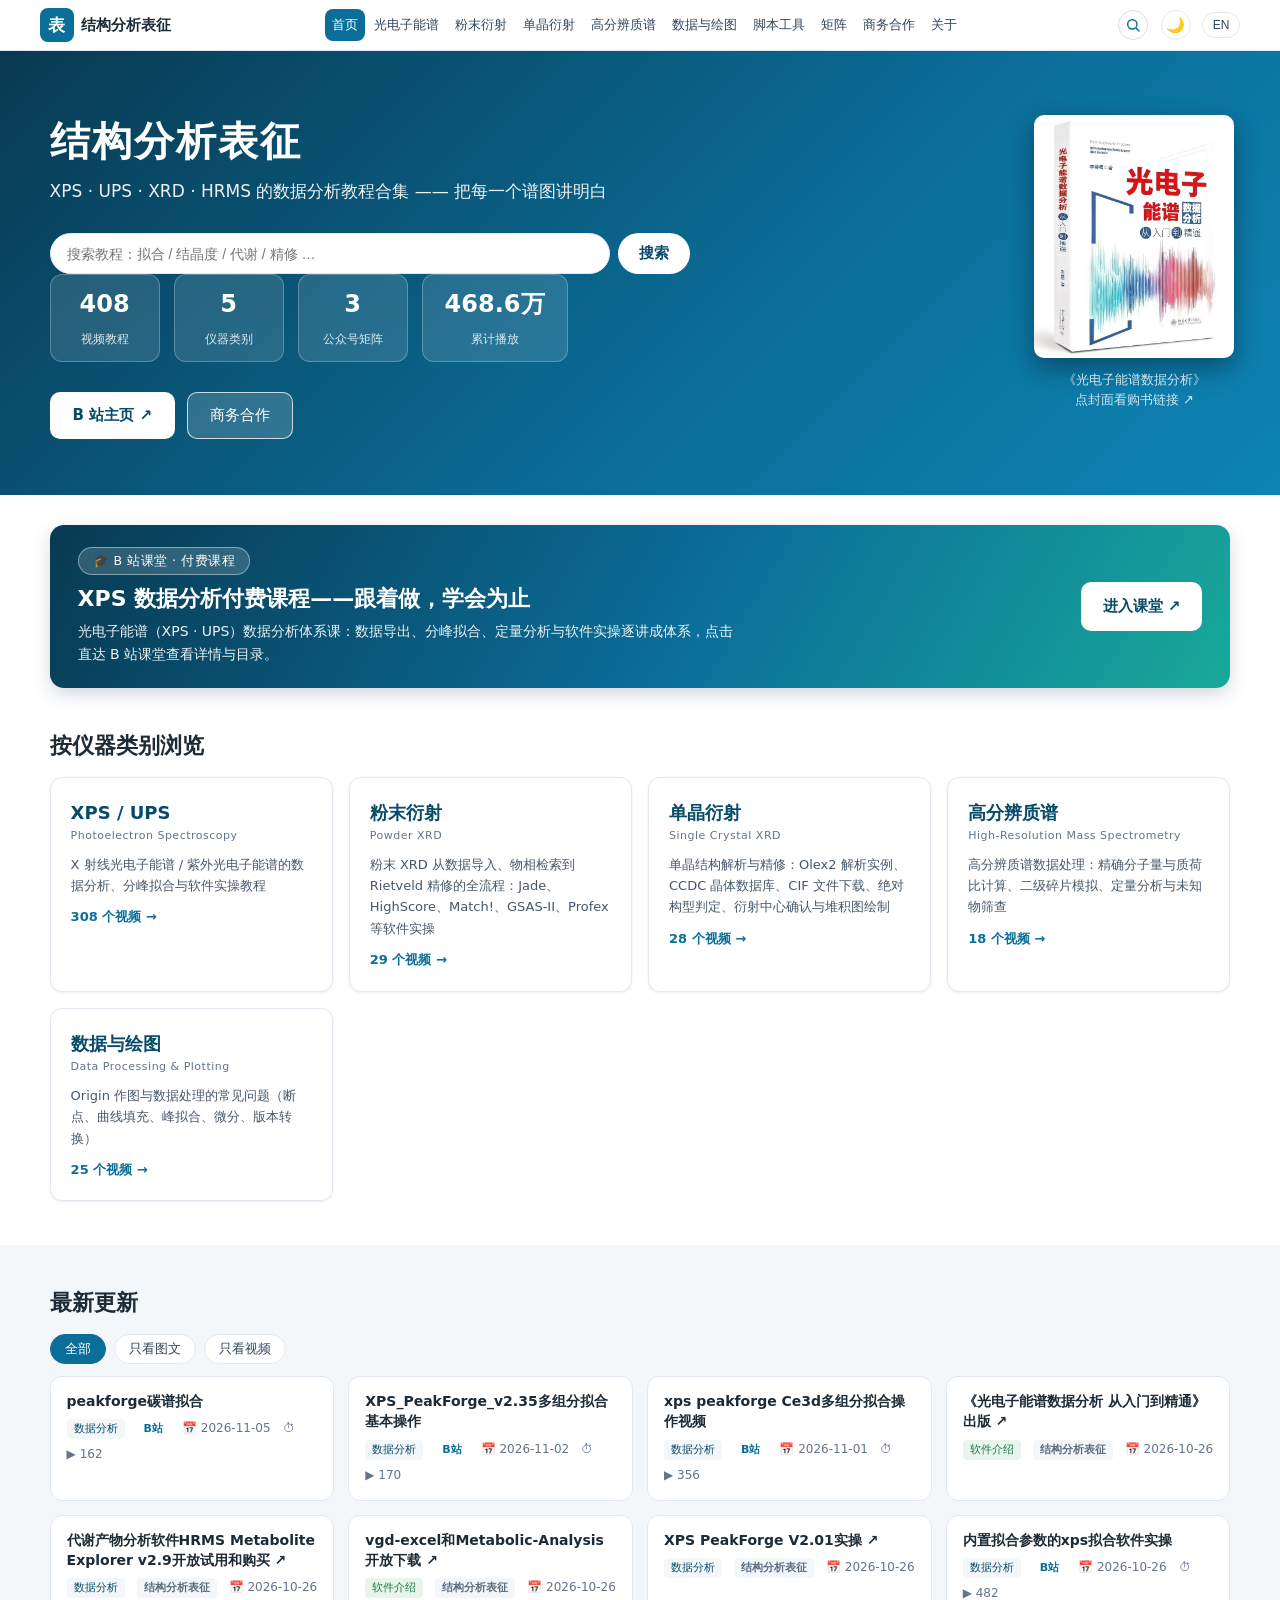
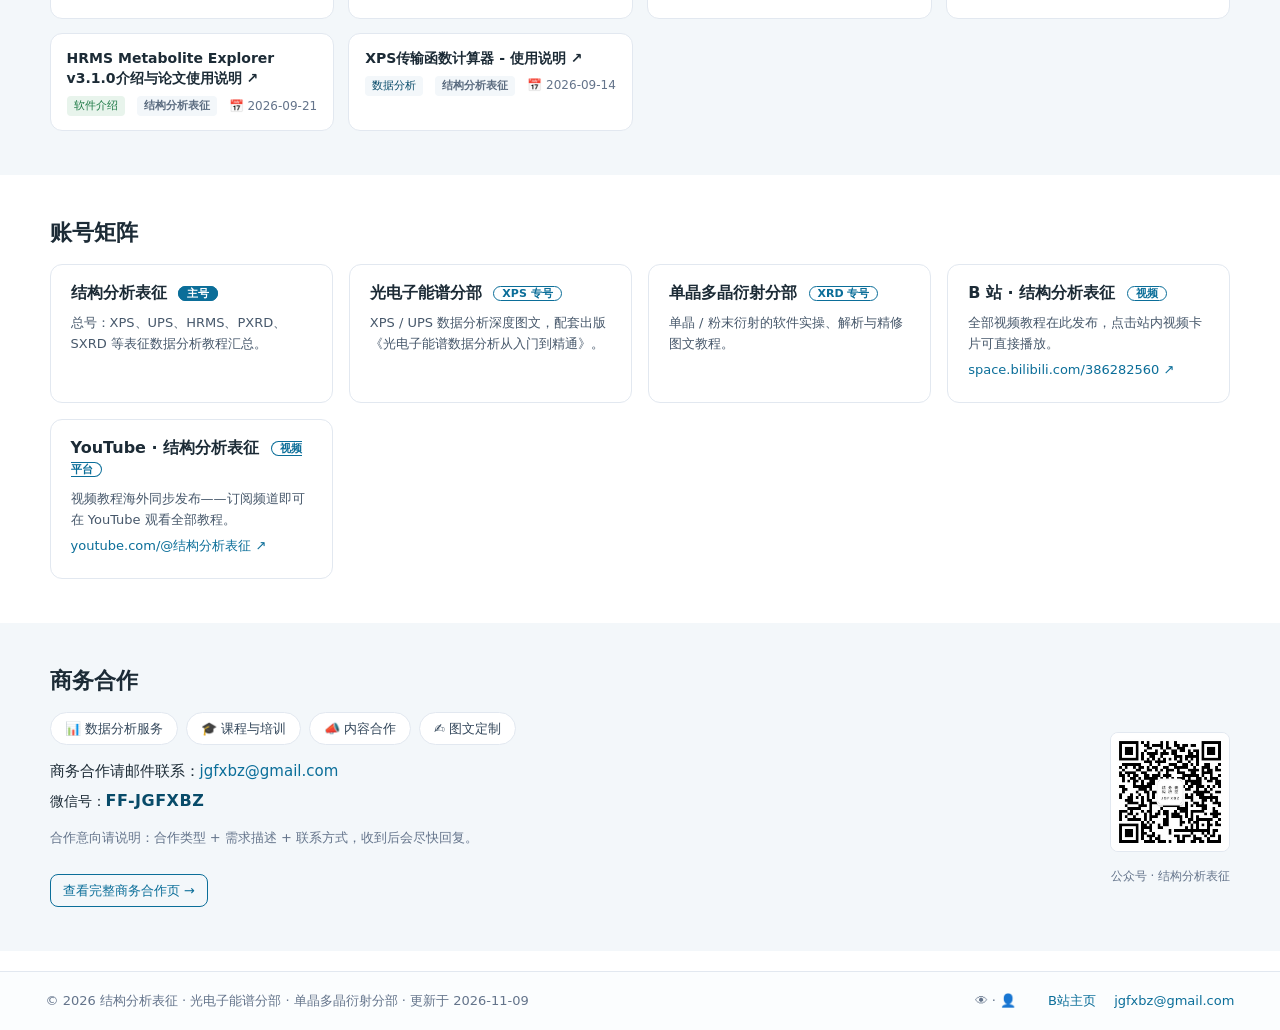
==== commit 7a90fe75: "feat: 账号矩阵新增 YouTube 频道（矩阵页第5卡+主页第5卡+QR），四个平台→五个平台（矩阵/about），i18n 双语，缓存串 h" ====
--- a/index.html
+++ b/index.html
@@ -137,6 +137,7 @@
       <div class="acc-card"><h3><span data-i18n="acc2.t">光电子能谱分部</span> <span class="tag" data-i18n="acc2.tag">XPS 专号</span></h3><p data-i18n="acc2.desc">XPS / UPS 数据分析深度图文，配套出版《光电子能谱数据分析从入门到精通》。</p></div>
       <div class="acc-card"><h3><span data-i18n="acc3.t">单晶多晶衍射分部</span> <span class="tag" data-i18n="acc3.tag">XRD 专号</span></h3><p data-i18n="acc3.desc">单晶 / 粉末衍射的软件实操、解析与精修图文教程。</p></div>
       <div class="acc-card"><h3><span data-i18n="acc4.t">B 站 · 结构分析表征</span> <span class="tag" data-i18n="acc4.tag">视频</span></h3><p data-i18n="acc4.desc">全部视频教程在此发布，点击站内视频卡片可直接播放。</p><p><a href="https://space.bilibili.com/386282560" target="_blank" rel="noopener">space.bilibili.com/386282560 ↗</a></p></div>
+      <div class="acc-card"><h3><span data-i18n="acc5.t">YouTube · 结构分析表征</span> <span class="tag" data-i18n="acc5.tag">视频平台</span></h3><p data-i18n="acc5.desc">视频教程海外同步发布——订阅频道即可在 YouTube 观看全部教程。</p><p><a href="https://www.youtube.com/@%E7%BB%93%E6%9E%84%E5%88%86%E6%9E%90%E8%A1%A8%E5%BE%81" target="_blank" rel="noopener">youtube.com/@结构分析表征 ↗</a></p></div>
     </div>
   </div>
 </section>
@@ -182,8 +183,8 @@
     <div class="modal-foot"><a id="modal-link" href="#" target="_blank" rel="noopener" data-i18n="modal.open">在 B 站打开（点赞投币收藏）↗</a></div>
   </div>
 </div>
-<script src="assets/js/data.js?v=20261120g"></script>
-<script src="assets/js/main.js?v=20261120f"></script>
+<script src="assets/js/data.js?v=20261120h"></script>
+<script src="assets/js/main.js?v=20261120h"></script>
 <script async src="https://busuanzi.ibruce.info/busuanzi/2.3/busuanzi.pure.mini.js"></script>
 </body>
 </html>
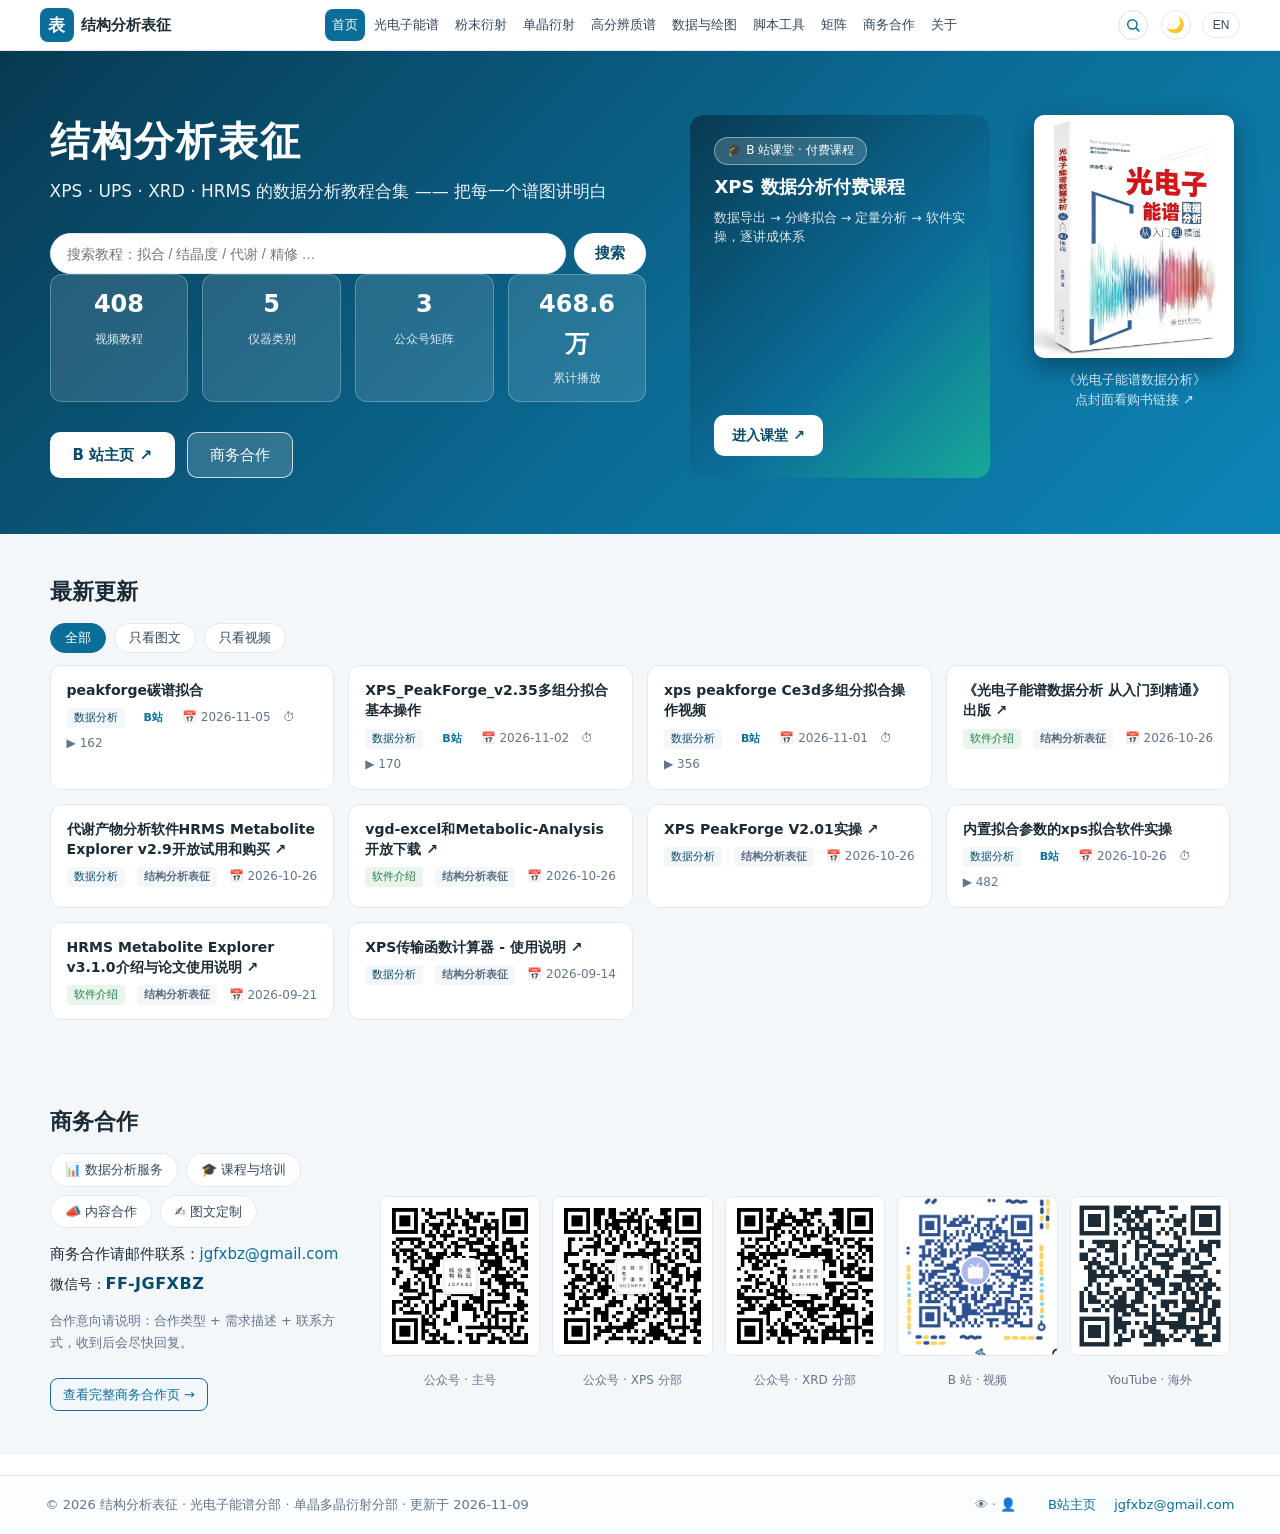
==== commit 35130516: "feat: 首页改版——hero 三分并排(搜索/课程竖卡/书封面)、移除账号矩阵与分类浏览区块(菜单直达)、商务合作 5 码右侧一行+点击放大灯箱(640px)" ====
--- a/index.html
+++ b/index.html
@@ -6,7 +6,7 @@
 <title data-i18n="title.index">结构分析表征 · XPS/XRD/HRMS 数据分析教程导航 — 结构分析表征</title>
 <meta name="description" content="XPS、UPS、XRD、HRMS 数据分析与软件实操教程导航：视频教程、软件介绍、文献解读与商务合作。">
 <link rel="icon" href="data:image/svg+xml,%3Csvg xmlns='http://www.w3.org/2000/svg' viewBox='0 0 100 100'%3E%3Crect width='100' height='100' rx='20' fill='%230b6e99'/%3E%3Ctext x='50' y='62' font-size='34' text-anchor='middle' fill='white' font-family='sans-serif' font-weight='bold'%3E%E8%A1%A8%3C/text%3E%3C/svg%3E">
-<link rel="stylesheet" href="assets/css/style.css?v=20261120g">
+<link rel="stylesheet" href="assets/css/style.css?v=20261121d">
 </head>
 <body data-page="index">
 <header class="site-header">
@@ -53,6 +53,12 @@
         <a class="btn ghost" href="cooperation/index.html" data-i18n="cta.coop">商务合作</a>
       </div>
     </div>
+    <a class="hero-course" href="https://space.bilibili.com/386282560/pugv" target="_blank" rel="noopener">
+      <span class="hc-badge">🎓 <span data-i18n="course.badge">B 站课堂 · 付费课程</span></span>
+      <strong class="hc-title" data-i18n="course.title">XPS 数据分析付费课程</strong>
+      <span class="hc-desc" data-i18n="course.desc2">数据导出 → 分峰拟合 → 定量分析 → 软件实操，逐讲成体系</span>
+      <span class="hc-cta" data-i18n="course.cta">进入课堂 ↗</span>
+    </a>
     <a class="hero-book" href="book/index.html" title="《光电子能谱数据分析 从入门到精通》· 购书链接">
       <img class="hero-book-cover" src="assets/img/book-cover.jpg" alt="《光电子能谱数据分析 从入门到精通》封面">
       <span class="hero-book-tip">《光电子能谱数据分析》<br>点封面看购书链接 ↗</span>
@@ -60,55 +66,7 @@
   </div>
 </section>
 
-<section class="section course-band">
-  <div class="wrap">
-    <a class="course-banner" href="https://space.bilibili.com/386282560/pugv" target="_blank" rel="noopener">
-      <div class="course-left">
-        <span class="course-badge">🎓 <span data-i18n="course.badge">B 站课堂 · 付费课程</span></span>
-        <h2 data-i18n="course.title">XPS 数据分析付费课程——跟着做，学会为止</h2>
-        <p data-i18n="course.desc">光电子能谱（XPS · UPS）数据分析体系课：数据导出、分峰拟合、定量分析与软件实操逐讲成体系，点击直达 B 站课堂查看详情与目录。</p>
-      </div>
-      <span class="course-cta" data-i18n="course.cta">进入课堂 ↗</span>
-    </a>
-  </div>
-</section>
 
-<section class="section">
-  <div class="wrap">
-    <h2 data-i18n="home.cats">按仪器类别浏览</h2>
-    <div class="cat-grid">
-      <a class="cat-card" href="xps/index.html">
-        <div class="cat-name"><span data-i18n="nav.xps">XPS / UPS</span><small>Photoelectron Spectroscopy</small></div>
-        <p data-i18n="cat.xps.snip">X 射线光电子能谱 / 紫外光电子能谱的数据分析、分峰拟合与软件实操教程</p>
-        <div class="cat-meta" data-i18n="cat.xps.count">308 个视频 →</div>
-      </a>
-
-      <a class="cat-card" href="xrd-powder/index.html">
-        <div class="cat-name"><span data-i18n="nav.xrd">粉末衍射</span><small>Powder XRD</small></div>
-        <p data-i18n="cat.xrd-powder.snip">粉末 XRD 从数据导入、物相检索到 Rietveld 精修的全流程：Jade、HighScore、Match!、GSAS-II、Profex 等软件实操</p>
-        <div class="cat-meta" data-i18n="cat.xrd-powder.count">29 个视频 →</div>
-      </a>
-
-      <a class="cat-card" href="scxrd/index.html">
-        <div class="cat-name"><span data-i18n="nav.scxrd">单晶衍射</span><small>Single Crystal XRD</small></div>
-        <p data-i18n="cat.scxrd.snip">单晶结构解析与精修：Olex2 解析实例、CCDC 晶体数据库、CIF 文件下载、绝对构型判定、衍射中心确认与堆积图绘制</p>
-        <div class="cat-meta" data-i18n="cat.scxrd.count">28 个视频 →</div>
-      </a>
-
-      <a class="cat-card" href="hrms/index.html">
-        <div class="cat-name"><span data-i18n="nav.hrms">高分辨质谱</span><small>High-Resolution Mass Spectrometry</small></div>
-        <p data-i18n="cat.hrms.snip">高分辨质谱数据处理：精确分子量与质荷比计算、二级碎片模拟、定量分析与未知物筛查</p>
-        <div class="cat-meta" data-i18n="cat.hrms.count">18 个视频 →</div>
-      </a>
-
-      <a class="cat-card" href="dataplot/index.html">
-        <div class="cat-name"><span data-i18n="nav.dataplot">数据与绘图</span><small>Data Processing & Plotting</small></div>
-        <p data-i18n="cat.dataplot.snip">Origin 作图与数据处理的常见问题（断点、曲线填充、峰拟合、微分、版本转换）</p>
-        <div class="cat-meta" data-i18n="cat.dataplot.count">25 个视频 →</div>
-      </a>
-    </div>
-  </div>
-</section>
 <section class="section section-alt">
   <div class="wrap">
     <h2 data-i18n="home.latest">最新更新</h2>
@@ -129,18 +87,6 @@
 <a class="v-card a-card" href="https://mp.weixin.qq.com/s/l_k9AgA8Bw56rIn67rEzEA" target="_blank" rel="noopener"><p class="v-title">vgd-excel和Metabolic-Analysis开放下载 ↗</p><div class="v-meta"><span class="v-tag s">软件介绍</span><span class="v-src">结构分析表征</span><span>📅 2026-09-28</span></div></a></div>
   </div>
 </section>
-<section class="section">
-  <div class="wrap">
-    <h2 data-i18n="home.accounts">账号矩阵</h2>
-    <div class="acc-grid">
-      <div class="acc-card"><h3><span data-i18n="acc1.t">结构分析表征</span> <span class="tag main" data-i18n="acc1.tag">主号</span></h3><p data-i18n="acc1.desc">总号：XPS、UPS、HRMS、PXRD、SXRD 等表征数据分析教程汇总。</p></div>
-      <div class="acc-card"><h3><span data-i18n="acc2.t">光电子能谱分部</span> <span class="tag" data-i18n="acc2.tag">XPS 专号</span></h3><p data-i18n="acc2.desc">XPS / UPS 数据分析深度图文，配套出版《光电子能谱数据分析从入门到精通》。</p></div>
-      <div class="acc-card"><h3><span data-i18n="acc3.t">单晶多晶衍射分部</span> <span class="tag" data-i18n="acc3.tag">XRD 专号</span></h3><p data-i18n="acc3.desc">单晶 / 粉末衍射的软件实操、解析与精修图文教程。</p></div>
-      <div class="acc-card"><h3><span data-i18n="acc4.t">B 站 · 结构分析表征</span> <span class="tag" data-i18n="acc4.tag">视频</span></h3><p data-i18n="acc4.desc">全部视频教程在此发布，点击站内视频卡片可直接播放。</p><p><a href="https://space.bilibili.com/386282560" target="_blank" rel="noopener">space.bilibili.com/386282560 ↗</a></p></div>
-      <div class="acc-card"><h3><span data-i18n="acc5.t">YouTube · 结构分析表征</span> <span class="tag" data-i18n="acc5.tag">视频平台</span></h3><p data-i18n="acc5.desc">视频教程海外同步发布——订阅频道即可在 YouTube 观看全部教程。</p><p><a href="https://www.youtube.com/@%E7%BB%93%E6%9E%84%E5%88%86%E6%9E%90%E8%A1%A8%E5%BE%81" target="_blank" rel="noopener">youtube.com/@结构分析表征 ↗</a></p></div>
-    </div>
-  </div>
-</section>
 <section class="section section-alt">
   <div class="wrap">
     <h2 data-i18n="nav.coop">商务合作</h2>
@@ -157,9 +103,12 @@
         <p class="muted" data-i18n="contact.p2">合作意向请说明：合作类型 + 需求描述 + 联系方式，收到后会尽快回复。</p>
         <a class="btn small ghost coop-more" href="cooperation/index.html" data-i18n="coop.more">查看完整商务合作页 →</a>
       </div>
-      <div class="coop-qr">
-        <img src="assets/img/qr-main.png" alt="结构分析表征" onerror="this.style.display='none'">
-        <span class="qr-tip" data-i18n="qr.main">公众号 · 结构分析表征</span>
+      <div class="coop-qr-row">
+        <div class="coop-qr"><img src="assets/img/qr-main.png" alt="结构分析表征"><span class="qr-tip">公众号 · 主号</span></div>
+        <div class="coop-qr"><img src="assets/img/qr-xps.png" alt="光电子能谱分部"><span class="qr-tip">公众号 · XPS 分部</span></div>
+        <div class="coop-qr"><img src="assets/img/qr-xrd.png" alt="单晶多晶衍射分部"><span class="qr-tip">公众号 · XRD 分部</span></div>
+        <div class="coop-qr"><img src="assets/img/qr-bili.png" alt="B站"><span class="qr-tip">B 站 · 视频</span></div>
+        <div class="coop-qr"><img src="assets/img/qr-youtube.png" alt="YouTube"><span class="qr-tip">YouTube · 海外</span></div>
       </div>
     </div>
   </div>
@@ -183,8 +132,8 @@
     <div class="modal-foot"><a id="modal-link" href="#" target="_blank" rel="noopener" data-i18n="modal.open">在 B 站打开（点赞投币收藏）↗</a></div>
   </div>
 </div>
-<script src="assets/js/data.js?v=20261120h"></script>
-<script src="assets/js/main.js?v=20261120h"></script>
+<script src="assets/js/data.js?v=20261121a"></script>
+<script src="assets/js/main.js?v=20261121a"></script>
 <script async src="https://busuanzi.ibruce.info/busuanzi/2.3/busuanzi.pure.mini.js"></script>
 </body>
 </html>
--- a/assets/css/style.css
+++ b/assets/css/style.css
@@ -63,10 +63,10 @@
 }
 .hero h1 { font-size: 40px; margin: 0 0 10px; letter-spacing: 2px; }
 .hero-sub { font-size: 17px; opacity: .92; margin: 0 0 28px; }
-.hero-stats { display: flex; flex-wrap: wrap; gap: 14px; margin-bottom: 30px; }
+.hero-stats { display: flex; flex-wrap: wrap; gap: 14px; margin-bottom: 30px; max-width: none; }
 .hero-stats > div {
   background: rgba(255, 255, 255, .12); border: 1px solid rgba(255, 255, 255, .25);
-  border-radius: var(--radius); padding: 10px 22px; text-align: center; min-width: 110px;
+  border-radius: var(--radius); padding: 10px 22px; text-align: center; min-width: 110px; flex: 1 1 0;
 }
 .hero-stats strong { display: block; font-size: 24px; }
 .hero-stats span { font-size: 12px; opacity: .85; }
@@ -191,7 +191,7 @@
 .qr-tip { display: block; font-size: 12px; color: var(--muted); margin-top: 6px; }
 
 /* ---------- 首页商务合作横幅 ---------- */
-.coop-band { display: flex; gap: 28px; align-items: center; justify-content: space-between; flex-wrap: wrap; }
+.coop-band { display: flex; gap: 30px; align-items: center; flex-wrap: nowrap; }
 .coop-info { flex: 1; min-width: 300px; }
 .coop-types { display: flex; flex-wrap: wrap; gap: 8px; margin-bottom: 14px; }
 .coop-types > span {
@@ -314,7 +314,7 @@
 
 /* ---------- 首页搜索框 ---------- */
 .home-search {
-  display: flex; gap: 8px; margin-top: 18px; max-width: 640px;
+  display: flex; gap: 8px; margin-top: 18px; max-width: none;
 }
 .home-search input {
   flex: 1; padding: 11px 16px; border-radius: 24px; font-size: 14px;
@@ -549,3 +549,41 @@
 @media (max-width: 640px) {
   .acc-grid.acc-4 { grid-template-columns: 1fr; }
 }
+
+/* ---------- 首页预览版：hero 三分并排 + 商务合作 5 码（2026-11-21） ---------- */
+.hero-course {
+  flex: 0 0 300px; display: flex; flex-direction: column; align-items: flex-start; gap: 10px;
+  background: linear-gradient(135deg, #083a52 0%, #0b6e99 60%, #18a999 100%);
+  border-radius: 14px; padding: 22px 24px; text-decoration: none; transition: .15s;
+}
+.hero-course:hover { transform: translateY(-3px); text-decoration: none; }
+.hc-badge { display: inline-block; background: rgba(255,255,255,.16); border: 1px solid rgba(255,255,255,.42); border-radius: 20px; padding: 3px 12px; font-size: 12px; color: #fff; }
+.hc-title { font-size: 18px; color: #fff; line-height: 1.35; }
+.hc-desc { font-size: 12.5px; color: rgba(255,255,255,.85); line-height: 1.5; }
+.hc-cta { margin-top: auto; background: #fff; color: var(--primary-dark); font-weight: 700; font-size: 14px; border-radius: 10px; padding: 9px 18px; }
+[data-theme="dark"] .hero-course { background: linear-gradient(135deg, #0d2940 0%, #14506e 60%, #12876f 100%); }
+[data-theme="dark"] .hc-cta { color: #0f1720; }
+.coop-qr-row, .qr-row { display: flex; gap: 12px; flex-wrap: nowrap; justify-content: space-between; margin-top: 22px; }
+.coop-qr-row .coop-qr, .qr-row .qr-box { flex: 1 1 0; min-width: 0; max-width: none; cursor: zoom-in; transition: transform .15s; }
+.coop-qr-row .coop-qr:hover, .qr-row .qr-box:hover { transform: scale(1.05); }
+.coop-qr-row .coop-qr img, .qr-row .qr-box img { width: 100%; aspect-ratio: 1/1; height: auto; min-height: 90px; }
+.qr-zoom-overlay { position: fixed; inset: 0; background: rgba(6, 15, 24, .86); display: none; z-index: 9999; align-items: center; justify-content: center; flex-direction: column; cursor: zoom-out; }
+.qr-zoom-overlay.open { display: flex; }
+.qr-zoom-overlay img { width: min(88vmin, 640px); height: auto; border-radius: 12px; background: #fff; padding: 14px; box-shadow: 0 20px 60px rgba(0,0,0,.5); }
+.qr-zoom-overlay .qr-zoom-tip { color: #fff; margin-top: 16px; font-size: 15px; letter-spacing: .5px; }
+@media (max-width: 1200px) {
+  .hero-course { flex-basis: 260px; }
+  .hero-book { flex-basis: 170px; }
+  .hero-book-cover { width: 170px; }
+}
+@media (max-width: 900px) {
+  .coop-band { flex-direction: column; align-items: stretch; gap: 10px; }
+  .coop-qr-row { flex: none; }
+}
+@media (max-width: 860px) {
+  .hero-flex { flex-direction: column; }
+  .hero-course { flex: none; width: 100%; }
+  .hero-book { flex: none; flex-direction: row; align-items: center; gap: 16px; }
+  .hero-book-cover { width: 112px; }
+  .hero-book-tip { text-align: left; margin-top: 0; }
+}
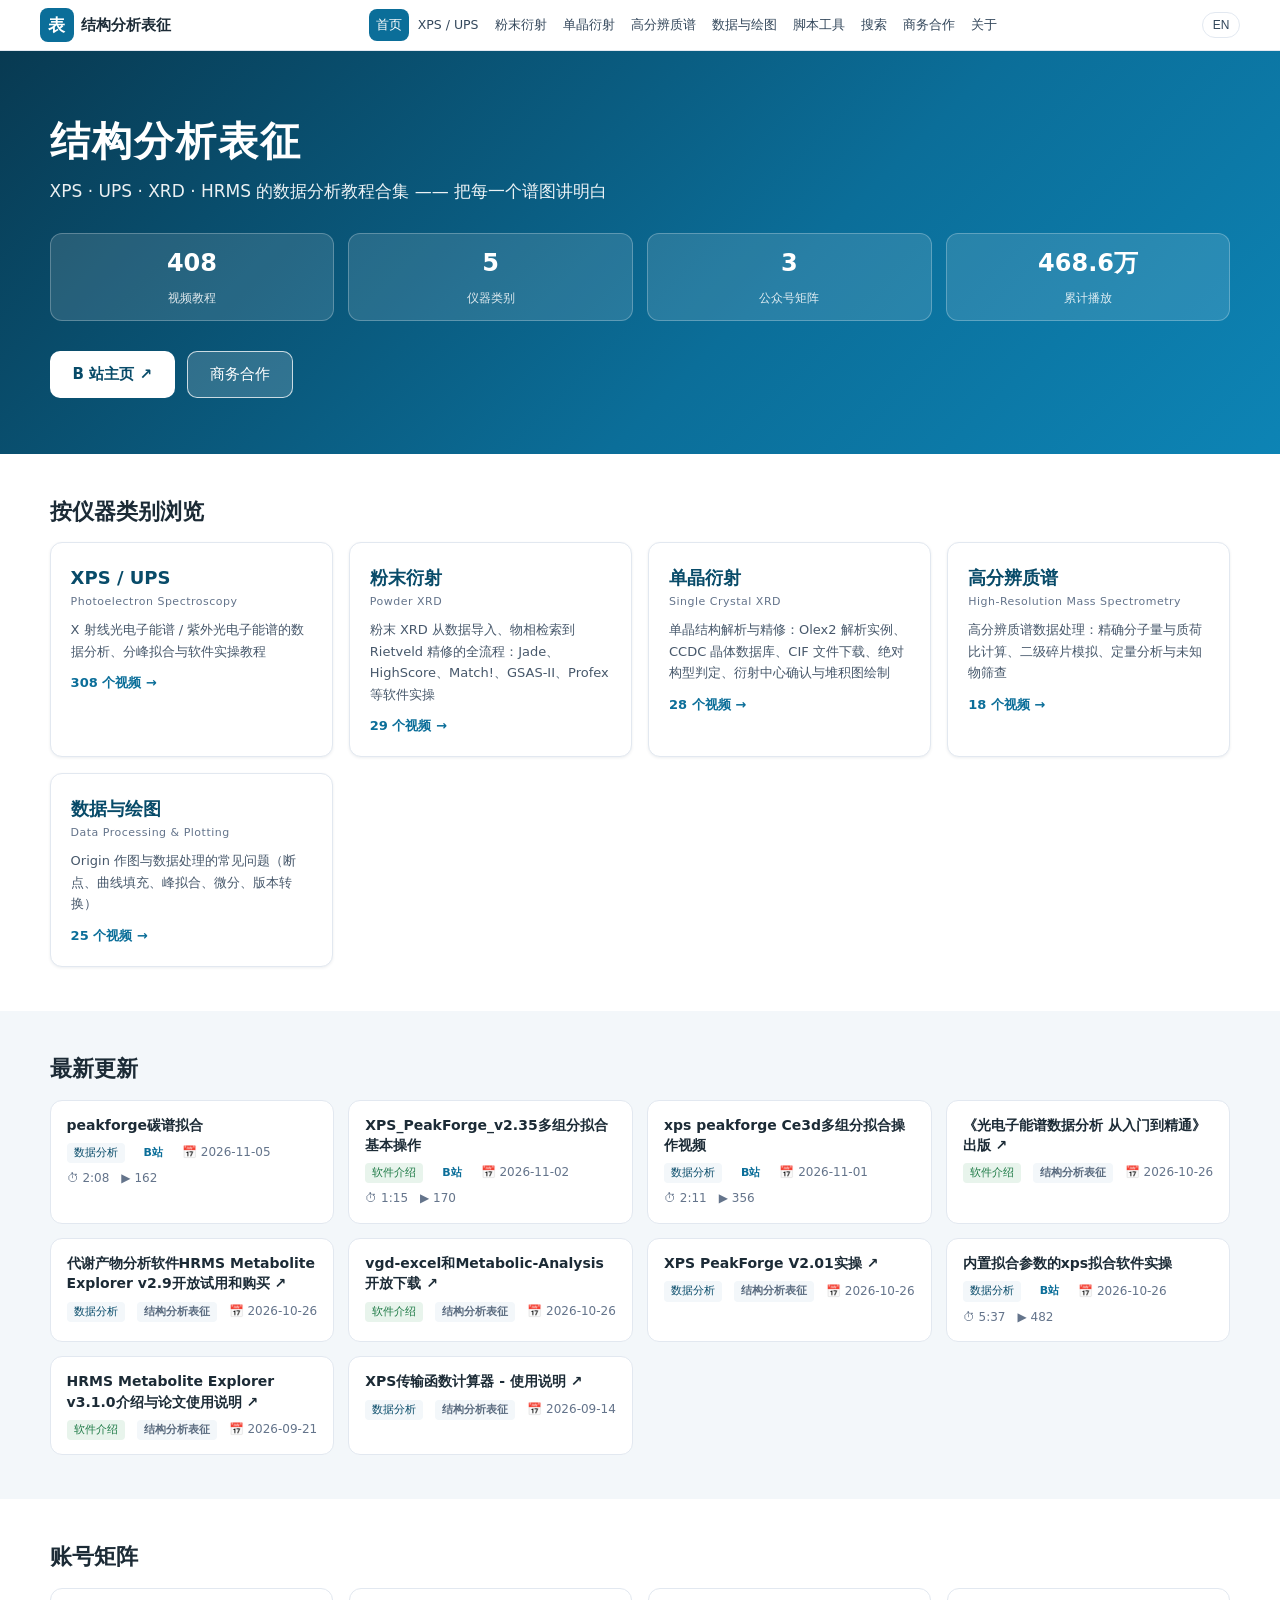
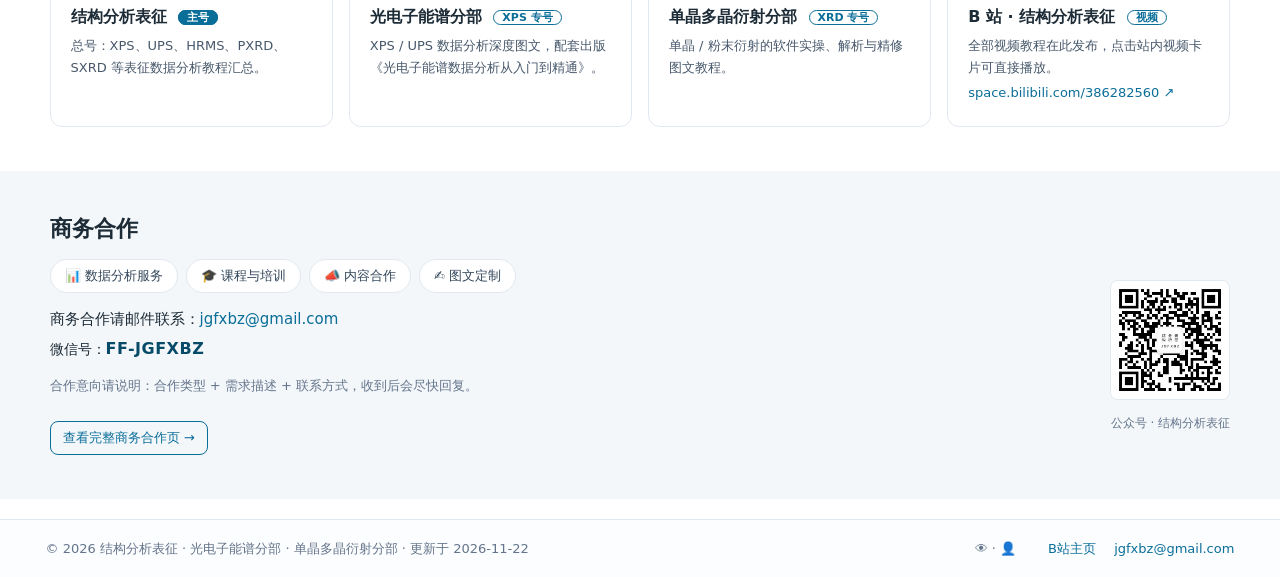
==== commit cd447193: "fix: 搜索全面性——多关键词/空格分词/全角半角归一 + other类文章可搜(仅搜索可见) + 结果分页加载(30/40→无限) + 修复build.py ROOT路径(工具链入库后误写嵌套目录" ====
--- a/index.html
+++ b/index.html
@@ -6,7 +6,7 @@
 <title data-i18n="title.index">结构分析表征 · XPS/XRD/HRMS 数据分析教程导航 — 结构分析表征</title>
 <meta name="description" content="XPS、UPS、XRD、HRMS 数据分析与软件实操教程导航：视频教程、软件介绍、文献解读与商务合作。">
 <link rel="icon" href="data:image/svg+xml,%3Csvg xmlns='http://www.w3.org/2000/svg' viewBox='0 0 100 100'%3E%3Crect width='100' height='100' rx='20' fill='%230b6e99'/%3E%3Ctext x='50' y='62' font-size='34' text-anchor='middle' fill='white' font-family='sans-serif' font-weight='bold'%3E%E8%A1%A8%3C/text%3E%3C/svg%3E">
-<link rel="stylesheet" href="assets/css/style.css?v=20261121d">
+<link rel="stylesheet" href="assets/css/style.css?v=202611220038">
 </head>
 <body data-page="index">
 <header class="site-header">
@@ -16,65 +16,75 @@
       <span class="logo-text"><strong>结构分析表征</strong><small>Structure Analysis &amp; Characterization</small></span>
     </a>
     <nav><ul><li><a href="index.html" class="active" data-i18n="nav.home">首页</a></li>
-<li><a href="xps/index.html" data-i18n="nav.xps">光电子能谱</a></li>
+<li><a href="xps/index.html" data-i18n="nav.xps">XPS / UPS</a></li>
 <li><a href="xrd-powder/index.html" data-i18n="nav.xrd">粉末衍射</a></li>
 <li><a href="scxrd/index.html" data-i18n="nav.scxrd">单晶衍射</a></li>
 <li><a href="hrms/index.html" data-i18n="nav.hrms">高分辨质谱</a></li>
 <li><a href="dataplot/index.html" data-i18n="nav.dataplot">数据与绘图</a></li>
 <li><a href="scripts/index.html" data-i18n="nav.scripts">脚本工具</a></li>
-<li><a href="matrix/index.html" data-i18n="nav.matrix">矩阵</a></li>
+<li><a href="search/index.html" data-i18n="nav.search">搜索</a></li>
 <li><a href="cooperation/index.html" data-i18n="nav.coop">商务合作</a></li>
 <li><a href="about/index.html" data-i18n="nav.about">关于</a></li></ul></nav>
-    <div class="header-actions">
-      <a class="search-btn" href="search/index.html" aria-label="搜索 / Search" title="站内搜索"><svg viewBox="0 0 24 24" fill="none" stroke="currentColor" stroke-width="2.2" stroke-linecap="round"><circle cx="11" cy="11" r="7"/><path d="M21 21l-4.3-4.3"/></svg></a><button id="theme-btn" class="theme-btn" type="button" aria-label="深色模式 / Dark mode">🌙</button>
-    <button id="hamburger-btn" class="hamburger-btn" type="button" aria-label="菜单 / Menu">≡</button>
-    <button id="lang-toggle" class="lang-toggle" type="button" aria-label="切换语言 / Switch language">EN</button></div>
+    <button id="lang-toggle" class="lang-toggle" type="button" aria-label="切换语言 / Switch language">EN</button>
   </div>
 </header>
 <main>
 
 <section class="hero">
-  <div class="wrap hero-flex">
-    <div class="hero-main">
-      <h1>结构分析表征</h1>
-      <p class="hero-sub" data-i18n="hero.sub">XPS · UPS · XRD · HRMS 的数据分析教程合集 —— 把每一个谱图讲明白</p>
-      <div class="home-search">
-        <input id="home-q" type="search" data-i18n-ph="homeq.ph" placeholder="搜索教程：拟合 / 结晶度 / 代谢 / 精修 …">
-        <button id="home-q-go" class="btn primary" data-i18n="homeq.go" type="button">搜索</button>
-      </div>
-      <div class="hero-stats">
-        <div><strong data-stat="videos">408</strong><span data-i18n="stat.videos">视频教程</span></div>
-        <div><strong data-stat="cats">5</strong><span data-i18n="stat.cats">仪器类别</span></div>
-        <div><strong data-stat="accounts">3</strong><span data-i18n="stat.accounts">公众号矩阵</span></div>
-        <div><strong data-stat="views">468.6万</strong><span data-i18n="stat.views">累计播放</span></div>
-      </div>
-      <div class="hero-cta">
-        <a class="btn primary" href="https://space.bilibili.com/386282560" target="_blank" rel="noopener" data-i18n="cta.bili">B 站主页 ↗</a>
-        <a class="btn ghost" href="cooperation/index.html" data-i18n="cta.coop">商务合作</a>
-      </div>
+  <div class="wrap">
+    <h1>结构分析表征</h1>
+    <p class="hero-sub" data-i18n="hero.sub">XPS · UPS · XRD · HRMS 的数据分析教程合集 —— 把每一个谱图讲明白</p>
+    <div class="hero-stats">
+      <div><strong data-stat="videos">408</strong><span data-i18n="stat.videos">视频教程</span></div>
+      <div><strong data-stat="cats">5</strong><span data-i18n="stat.cats">仪器类别</span></div>
+      <div><strong data-stat="accounts">3</strong><span data-i18n="stat.accounts">公众号矩阵</span></div>
+      <div><strong data-stat="views">468.6万</strong><span data-i18n="stat.views">累计播放</span></div>
     </div>
-    <a class="hero-course" href="https://space.bilibili.com/386282560/pugv" target="_blank" rel="noopener">
-      <span class="hc-badge">🎓 <span data-i18n="course.badge">B 站课堂 · 付费课程</span></span>
-      <strong class="hc-title" data-i18n="course.title">XPS 数据分析付费课程</strong>
-      <span class="hc-desc" data-i18n="course.desc2">数据导出 → 分峰拟合 → 定量分析 → 软件实操，逐讲成体系</span>
-      <span class="hc-cta" data-i18n="course.cta">进入课堂 ↗</span>
-    </a>
-    <a class="hero-book" href="book/index.html" title="《光电子能谱数据分析 从入门到精通》· 购书链接">
-      <img class="hero-book-cover" src="assets/img/book-cover.jpg" alt="《光电子能谱数据分析 从入门到精通》封面">
-      <span class="hero-book-tip">《光电子能谱数据分析》<br>点封面看购书链接 ↗</span>
-    </a>
+    <div class="hero-cta">
+      <a class="btn primary" href="https://space.bilibili.com/386282560" target="_blank" rel="noopener" data-i18n="cta.bili">B 站主页 ↗</a>
+      <a class="btn ghost" href="cooperation/index.html" data-i18n="cta.coop">商务合作</a>
+    </div>
   </div>
 </section>
+<section class="section">
+  <div class="wrap">
+    <h2 data-i18n="home.cats">按仪器类别浏览</h2>
+    <div class="cat-grid">
+      <a class="cat-card" href="xps/index.html">
+        <div class="cat-name"><span data-i18n="nav.xps">XPS / UPS</span><small>Photoelectron Spectroscopy</small></div>
+        <p data-i18n="cat.xps.snip">X 射线光电子能谱 / 紫外光电子能谱的数据分析、分峰拟合与软件实操教程</p>
+        <div class="cat-meta" data-i18n="cat.xps.count">308 个视频 →</div>
+      </a>
 
+      <a class="cat-card" href="xrd-powder/index.html">
+        <div class="cat-name"><span data-i18n="nav.xrd">粉末衍射</span><small>Powder XRD</small></div>
+        <p data-i18n="cat.xrd-powder.snip">粉末 XRD 从数据导入、物相检索到 Rietveld 精修的全流程：Jade、HighScore、Match!、GSAS-II、Profex 等软件实操</p>
+        <div class="cat-meta" data-i18n="cat.xrd-powder.count">29 个视频 →</div>
+      </a>
 
+      <a class="cat-card" href="scxrd/index.html">
+        <div class="cat-name"><span data-i18n="nav.scxrd">单晶衍射</span><small>Single Crystal XRD</small></div>
+        <p data-i18n="cat.scxrd.snip">单晶结构解析与精修：Olex2 解析实例、CCDC 晶体数据库、CIF 文件下载、绝对构型判定、衍射中心确认与堆积图绘制</p>
+        <div class="cat-meta" data-i18n="cat.scxrd.count">28 个视频 →</div>
+      </a>
+
+      <a class="cat-card" href="hrms/index.html">
+        <div class="cat-name"><span data-i18n="nav.hrms">高分辨质谱</span><small>High-Resolution Mass Spectrometry</small></div>
+        <p data-i18n="cat.hrms.snip">高分辨质谱数据处理：精确分子量与质荷比计算、二级碎片模拟、定量分析与未知物筛查</p>
+        <div class="cat-meta" data-i18n="cat.hrms.count">18 个视频 →</div>
+      </a>
+
+      <a class="cat-card" href="dataplot/index.html">
+        <div class="cat-name"><span data-i18n="nav.dataplot">数据与绘图</span><small>Data Processing & Plotting</small></div>
+        <p data-i18n="cat.dataplot.snip">Origin 作图与数据处理的常见问题（断点、曲线填充、峰拟合、微分、版本转换）</p>
+        <div class="cat-meta" data-i18n="cat.dataplot.count">25 个视频 →</div>
+      </a>
+    </div>
+  </div>
+</section>
 <section class="section section-alt">
   <div class="wrap">
     <h2 data-i18n="home.latest">最新更新</h2>
-    <div class="chips" id="latest-chips" style="margin-bottom:12px">
-      <button class="chip active" data-lt="all" data-i18n="latest.all">全部</button>
-      <button class="chip" data-lt="art" data-i18n="latest.art">只看图文</button>
-      <button class="chip" data-lt="vid" data-i18n="latest.vid">只看视频</button>
-    </div>
     <div class="v-grid" id="latest-grid"><div class="v-card" data-bvid="BV1Xpxf6QE9p" data-title="peakforge碳谱拟合"><p class="v-title">peakforge碳谱拟合</p><div class="v-meta"><span class="v-tag a">数据分析</span><span class="v-src">B站</span><span>📅 2026-11-05</span><span>⏱ 2:08</span><span>▶ 162</span></div></div>
 <div class="v-card" data-bvid="BV1srxL6DEyn" data-title="XPS_PeakForge_v2.35多组分拟合基本操作"><p class="v-title">XPS_PeakForge_v2.35多组分拟合基本操作</p><div class="v-meta"><span class="v-tag s">软件介绍</span><span class="v-src">B站</span><span>📅 2026-11-02</span><span>⏱ 1:15</span><span>▶ 170</span></div></div>
 <div class="v-card" data-bvid="BV1r3xb6UErV" data-title="xps peakforge Ce3d多组分拟合操作视频"><p class="v-title">xps peakforge Ce3d多组分拟合操作视频</p><div class="v-meta"><span class="v-tag a">数据分析</span><span class="v-src">B站</span><span>📅 2026-11-01</span><span>⏱ 2:11</span><span>▶ 356</span></div></div>
@@ -83,8 +93,19 @@
 <a class="v-card a-card" href="https://mp.weixin.qq.com/s/ZV4G8foDM6aQ-LdkcTPw-A" target="_blank" rel="noopener"><p class="v-title">vgd-excel和Metabolic-Analysis开放下载 ↗</p><div class="v-meta"><span class="v-tag s">软件介绍</span><span class="v-src">结构分析表征</span><span>📅 2026-10-26</span></div></a>
 <a class="v-card a-card" href="https://mp.weixin.qq.com/s/syTNHgISNaC_XYApOqTaEQ" target="_blank" rel="noopener"><p class="v-title">代谢产物分析软件HRMS Metabolite Explorer v2.9开放试用和购买 ↗</p><div class="v-meta"><span class="v-tag a">数据分析</span><span class="v-src">结构分析表征</span><span>📅 2026-10-26</span></div></a>
 <a class="v-card a-card" href="https://mp.weixin.qq.com/s/u6vW1ba7zDbzr946udCpTQ" target="_blank" rel="noopener"><p class="v-title">《光电子能谱数据分析 从入门到精通》出版 ↗</p><div class="v-meta"><span class="v-tag s">软件介绍</span><span class="v-src">结构分析表征</span><span>📅 2026-10-26</span></div></a>
-<a class="v-card a-card" href="https://mp.weixin.qq.com/s/m0Z1ZTolp5JZjj_yk9FoVA" target="_blank" rel="noopener"><p class="v-title">vgd-excel和Metabolic-Analysis开放下载 ↗</p><div class="v-meta"><span class="v-tag s">软件介绍</span><span class="v-src">结构分析表征</span><span>📅 2026-10-11</span></div></a>
-<a class="v-card a-card" href="https://mp.weixin.qq.com/s/l_k9AgA8Bw56rIn67rEzEA" target="_blank" rel="noopener"><p class="v-title">vgd-excel和Metabolic-Analysis开放下载 ↗</p><div class="v-meta"><span class="v-tag s">软件介绍</span><span class="v-src">结构分析表征</span><span>📅 2026-09-28</span></div></a></div>
+<a class="v-card a-card" href="https://mp.weixin.qq.com/s/mWBWsXZmCwFg-YGjjxmnvQ" target="_blank" rel="noopener"><p class="v-title">HRMS Metabolite Explorer v3.1.0介绍与论文使用说明 ↗</p><div class="v-meta"><span class="v-tag s">软件介绍</span><span class="v-src">结构分析表征</span><span>📅 2026-09-21</span></div></a>
+<a class="v-card a-card" href="https://mp.weixin.qq.com/s/U4IJxhPmU1rzdXMJa0CuzA" target="_blank" rel="noopener"><p class="v-title">XPS传输函数计算器 - 使用说明 ↗</p><div class="v-meta"><span class="v-tag a">数据分析</span><span class="v-src">结构分析表征</span><span>📅 2026-09-14</span></div></a></div>
+  </div>
+</section>
+<section class="section">
+  <div class="wrap">
+    <h2 data-i18n="home.accounts">账号矩阵</h2>
+    <div class="acc-grid">
+      <div class="acc-card"><h3><span data-i18n="acc1.t">结构分析表征</span> <span class="tag main" data-i18n="acc1.tag">主号</span></h3><p data-i18n="acc1.desc">总号：XPS、UPS、HRMS、PXRD、SXRD 等表征数据分析教程汇总。</p></div>
+      <div class="acc-card"><h3><span data-i18n="acc2.t">光电子能谱分部</span> <span class="tag" data-i18n="acc2.tag">XPS 专号</span></h3><p data-i18n="acc2.desc">XPS / UPS 数据分析深度图文，配套出版《光电子能谱数据分析从入门到精通》。</p></div>
+      <div class="acc-card"><h3><span data-i18n="acc3.t">单晶多晶衍射分部</span> <span class="tag" data-i18n="acc3.tag">XRD 专号</span></h3><p data-i18n="acc3.desc">单晶 / 粉末衍射的软件实操、解析与精修图文教程。</p></div>
+      <div class="acc-card"><h3><span data-i18n="acc4.t">B 站 · 结构分析表征</span> <span class="tag" data-i18n="acc4.tag">视频</span></h3><p data-i18n="acc4.desc">全部视频教程在此发布，点击站内视频卡片可直接播放。</p><p><a href="https://space.bilibili.com/386282560" target="_blank" rel="noopener">space.bilibili.com/386282560 ↗</a></p></div>
+    </div>
   </div>
 </section>
 <section class="section section-alt">
@@ -103,12 +124,9 @@
         <p class="muted" data-i18n="contact.p2">合作意向请说明：合作类型 + 需求描述 + 联系方式，收到后会尽快回复。</p>
         <a class="btn small ghost coop-more" href="cooperation/index.html" data-i18n="coop.more">查看完整商务合作页 →</a>
       </div>
-      <div class="coop-qr-row">
-        <div class="coop-qr"><img src="assets/img/qr-main.png" alt="结构分析表征"><span class="qr-tip">公众号 · 主号</span></div>
-        <div class="coop-qr"><img src="assets/img/qr-xps.png" alt="光电子能谱分部"><span class="qr-tip">公众号 · XPS 分部</span></div>
-        <div class="coop-qr"><img src="assets/img/qr-xrd.png" alt="单晶多晶衍射分部"><span class="qr-tip">公众号 · XRD 分部</span></div>
-        <div class="coop-qr"><img src="assets/img/qr-bili.png" alt="B站"><span class="qr-tip">B 站 · 视频</span></div>
-        <div class="coop-qr"><img src="assets/img/qr-youtube.png" alt="YouTube"><span class="qr-tip">YouTube · 海外</span></div>
+      <div class="coop-qr">
+        <img src="assets/img/qr-main.png" alt="结构分析表征" onerror="this.style.display='none'">
+        <span class="qr-tip" data-i18n="qr.main">公众号 · 结构分析表征</span>
       </div>
     </div>
   </div>
@@ -116,7 +134,7 @@
 </main>
 <footer class="site-footer">
   <div class="wrap footer-inner">
-    <div>© 2026 结构分析表征 · 光电子能谱分部 · 单晶多晶衍射分部 · <span data-i18n="footer.updated">更新于</span> 2026-11-09</div>
+    <div>© 2026 结构分析表征 · 光电子能谱分部 · 单晶多晶衍射分部 · <span data-i18n="footer.updated">更新于</span> 2026-11-22</div>
     <div class="footer-links">
       <span class="bz">👁 <span id="busuanzi_value_site_pv"></span> · 👤 <span id="busuanzi_value_site_uv"></span></span>
       <a href="https://space.bilibili.com/386282560" target="_blank" rel="noopener" data-i18n="footer.bili">B站主页</a>
@@ -132,8 +150,8 @@
     <div class="modal-foot"><a id="modal-link" href="#" target="_blank" rel="noopener" data-i18n="modal.open">在 B 站打开（点赞投币收藏）↗</a></div>
   </div>
 </div>
-<script src="assets/js/data.js?v=20261121a"></script>
-<script src="assets/js/main.js?v=20261121a"></script>
+<script src="assets/js/data.js?v=202611220038"></script>
+<script src="assets/js/main.js?v=202611220038"></script>
 <script async src="https://busuanzi.ibruce.info/busuanzi/2.3/busuanzi.pure.mini.js"></script>
 </body>
 </html>
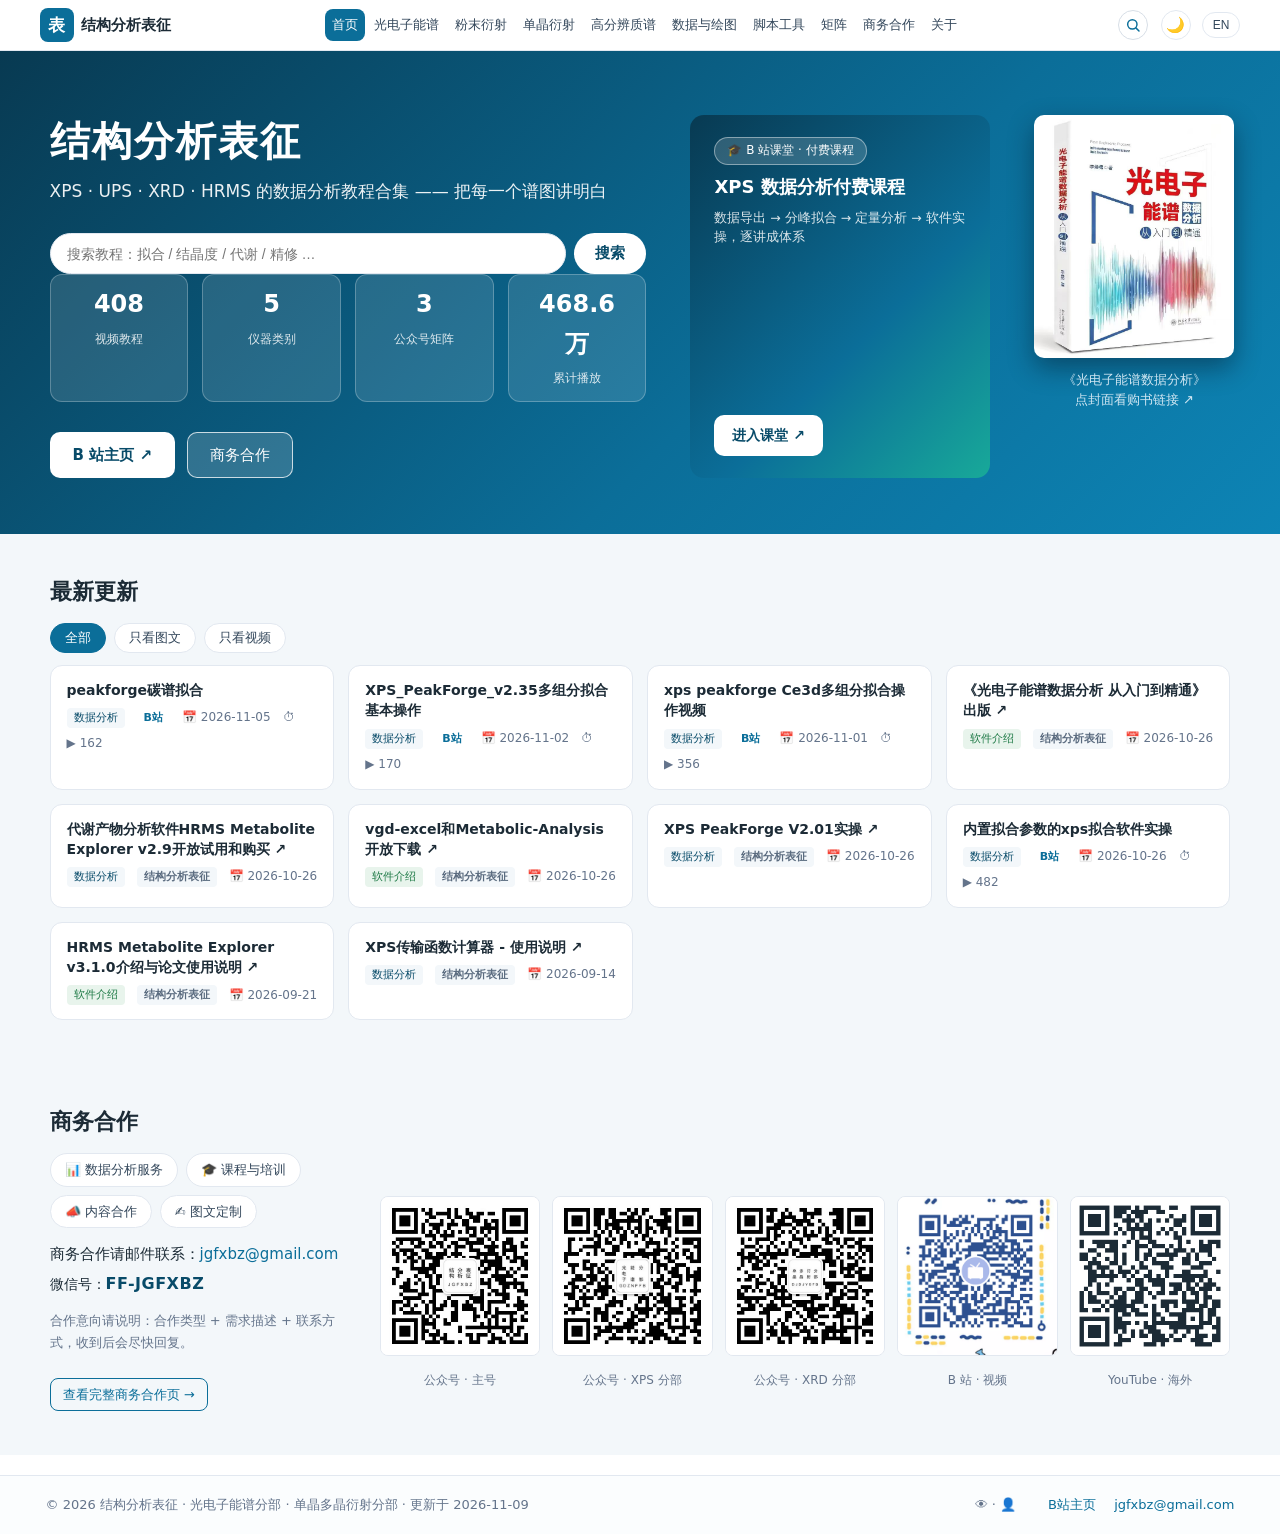
==== commit 333106d1: "revert: 恢复手工维护页面(课程横幅/书封面/5码灯箱/光电子能谱导航名)——上一提交的全量构建用旧模板覆盖了直接维护的页面; 仅保留搜索增强(main.js/build.py/search页s" ====
--- a/index.html
+++ b/index.html
@@ -6,7 +6,7 @@
 <title data-i18n="title.index">结构分析表征 · XPS/XRD/HRMS 数据分析教程导航 — 结构分析表征</title>
 <meta name="description" content="XPS、UPS、XRD、HRMS 数据分析与软件实操教程导航：视频教程、软件介绍、文献解读与商务合作。">
 <link rel="icon" href="data:image/svg+xml,%3Csvg xmlns='http://www.w3.org/2000/svg' viewBox='0 0 100 100'%3E%3Crect width='100' height='100' rx='20' fill='%230b6e99'/%3E%3Ctext x='50' y='62' font-size='34' text-anchor='middle' fill='white' font-family='sans-serif' font-weight='bold'%3E%E8%A1%A8%3C/text%3E%3C/svg%3E">
-<link rel="stylesheet" href="assets/css/style.css?v=202611220038">
+<link rel="stylesheet" href="assets/css/style.css?v=20261121d">
 </head>
 <body data-page="index">
 <header class="site-header">
@@ -16,75 +16,65 @@
       <span class="logo-text"><strong>结构分析表征</strong><small>Structure Analysis &amp; Characterization</small></span>
     </a>
     <nav><ul><li><a href="index.html" class="active" data-i18n="nav.home">首页</a></li>
-<li><a href="xps/index.html" data-i18n="nav.xps">XPS / UPS</a></li>
+<li><a href="xps/index.html" data-i18n="nav.xps">光电子能谱</a></li>
 <li><a href="xrd-powder/index.html" data-i18n="nav.xrd">粉末衍射</a></li>
 <li><a href="scxrd/index.html" data-i18n="nav.scxrd">单晶衍射</a></li>
 <li><a href="hrms/index.html" data-i18n="nav.hrms">高分辨质谱</a></li>
 <li><a href="dataplot/index.html" data-i18n="nav.dataplot">数据与绘图</a></li>
 <li><a href="scripts/index.html" data-i18n="nav.scripts">脚本工具</a></li>
-<li><a href="search/index.html" data-i18n="nav.search">搜索</a></li>
+<li><a href="matrix/index.html" data-i18n="nav.matrix">矩阵</a></li>
 <li><a href="cooperation/index.html" data-i18n="nav.coop">商务合作</a></li>
 <li><a href="about/index.html" data-i18n="nav.about">关于</a></li></ul></nav>
-    <button id="lang-toggle" class="lang-toggle" type="button" aria-label="切换语言 / Switch language">EN</button>
+    <div class="header-actions">
+      <a class="search-btn" href="search/index.html" aria-label="搜索 / Search" title="站内搜索"><svg viewBox="0 0 24 24" fill="none" stroke="currentColor" stroke-width="2.2" stroke-linecap="round"><circle cx="11" cy="11" r="7"/><path d="M21 21l-4.3-4.3"/></svg></a><button id="theme-btn" class="theme-btn" type="button" aria-label="深色模式 / Dark mode">🌙</button>
+    <button id="hamburger-btn" class="hamburger-btn" type="button" aria-label="菜单 / Menu">≡</button>
+    <button id="lang-toggle" class="lang-toggle" type="button" aria-label="切换语言 / Switch language">EN</button></div>
   </div>
 </header>
 <main>
 
 <section class="hero">
-  <div class="wrap">
-    <h1>结构分析表征</h1>
-    <p class="hero-sub" data-i18n="hero.sub">XPS · UPS · XRD · HRMS 的数据分析教程合集 —— 把每一个谱图讲明白</p>
-    <div class="hero-stats">
-      <div><strong data-stat="videos">408</strong><span data-i18n="stat.videos">视频教程</span></div>
-      <div><strong data-stat="cats">5</strong><span data-i18n="stat.cats">仪器类别</span></div>
-      <div><strong data-stat="accounts">3</strong><span data-i18n="stat.accounts">公众号矩阵</span></div>
-      <div><strong data-stat="views">468.6万</strong><span data-i18n="stat.views">累计播放</span></div>
+  <div class="wrap hero-flex">
+    <div class="hero-main">
+      <h1>结构分析表征</h1>
+      <p class="hero-sub" data-i18n="hero.sub">XPS · UPS · XRD · HRMS 的数据分析教程合集 —— 把每一个谱图讲明白</p>
+      <div class="home-search">
+        <input id="home-q" type="search" data-i18n-ph="homeq.ph" placeholder="搜索教程：拟合 / 结晶度 / 代谢 / 精修 …">
+        <button id="home-q-go" class="btn primary" data-i18n="homeq.go" type="button">搜索</button>
+      </div>
+      <div class="hero-stats">
+        <div><strong data-stat="videos">408</strong><span data-i18n="stat.videos">视频教程</span></div>
+        <div><strong data-stat="cats">5</strong><span data-i18n="stat.cats">仪器类别</span></div>
+        <div><strong data-stat="accounts">3</strong><span data-i18n="stat.accounts">公众号矩阵</span></div>
+        <div><strong data-stat="views">468.6万</strong><span data-i18n="stat.views">累计播放</span></div>
+      </div>
+      <div class="hero-cta">
+        <a class="btn primary" href="https://space.bilibili.com/386282560" target="_blank" rel="noopener" data-i18n="cta.bili">B 站主页 ↗</a>
+        <a class="btn ghost" href="cooperation/index.html" data-i18n="cta.coop">商务合作</a>
+      </div>
     </div>
-    <div class="hero-cta">
-      <a class="btn primary" href="https://space.bilibili.com/386282560" target="_blank" rel="noopener" data-i18n="cta.bili">B 站主页 ↗</a>
-      <a class="btn ghost" href="cooperation/index.html" data-i18n="cta.coop">商务合作</a>
-    </div>
+    <a class="hero-course" href="https://space.bilibili.com/386282560/pugv" target="_blank" rel="noopener">
+      <span class="hc-badge">🎓 <span data-i18n="course.badge">B 站课堂 · 付费课程</span></span>
+      <strong class="hc-title" data-i18n="course.title">XPS 数据分析付费课程</strong>
+      <span class="hc-desc" data-i18n="course.desc2">数据导出 → 分峰拟合 → 定量分析 → 软件实操，逐讲成体系</span>
+      <span class="hc-cta" data-i18n="course.cta">进入课堂 ↗</span>
+    </a>
+    <a class="hero-book" href="book/index.html" title="《光电子能谱数据分析 从入门到精通》· 购书链接">
+      <img class="hero-book-cover" src="assets/img/book-cover.jpg" alt="《光电子能谱数据分析 从入门到精通》封面">
+      <span class="hero-book-tip">《光电子能谱数据分析》<br>点封面看购书链接 ↗</span>
+    </a>
   </div>
 </section>
-<section class="section">
-  <div class="wrap">
-    <h2 data-i18n="home.cats">按仪器类别浏览</h2>
-    <div class="cat-grid">
-      <a class="cat-card" href="xps/index.html">
-        <div class="cat-name"><span data-i18n="nav.xps">XPS / UPS</span><small>Photoelectron Spectroscopy</small></div>
-        <p data-i18n="cat.xps.snip">X 射线光电子能谱 / 紫外光电子能谱的数据分析、分峰拟合与软件实操教程</p>
-        <div class="cat-meta" data-i18n="cat.xps.count">308 个视频 →</div>
-      </a>
 
-      <a class="cat-card" href="xrd-powder/index.html">
-        <div class="cat-name"><span data-i18n="nav.xrd">粉末衍射</span><small>Powder XRD</small></div>
-        <p data-i18n="cat.xrd-powder.snip">粉末 XRD 从数据导入、物相检索到 Rietveld 精修的全流程：Jade、HighScore、Match!、GSAS-II、Profex 等软件实操</p>
-        <div class="cat-meta" data-i18n="cat.xrd-powder.count">29 个视频 →</div>
-      </a>
 
-      <a class="cat-card" href="scxrd/index.html">
-        <div class="cat-name"><span data-i18n="nav.scxrd">单晶衍射</span><small>Single Crystal XRD</small></div>
-        <p data-i18n="cat.scxrd.snip">单晶结构解析与精修：Olex2 解析实例、CCDC 晶体数据库、CIF 文件下载、绝对构型判定、衍射中心确认与堆积图绘制</p>
-        <div class="cat-meta" data-i18n="cat.scxrd.count">28 个视频 →</div>
-      </a>
-
-      <a class="cat-card" href="hrms/index.html">
-        <div class="cat-name"><span data-i18n="nav.hrms">高分辨质谱</span><small>High-Resolution Mass Spectrometry</small></div>
-        <p data-i18n="cat.hrms.snip">高分辨质谱数据处理：精确分子量与质荷比计算、二级碎片模拟、定量分析与未知物筛查</p>
-        <div class="cat-meta" data-i18n="cat.hrms.count">18 个视频 →</div>
-      </a>
-
-      <a class="cat-card" href="dataplot/index.html">
-        <div class="cat-name"><span data-i18n="nav.dataplot">数据与绘图</span><small>Data Processing & Plotting</small></div>
-        <p data-i18n="cat.dataplot.snip">Origin 作图与数据处理的常见问题（断点、曲线填充、峰拟合、微分、版本转换）</p>
-        <div class="cat-meta" data-i18n="cat.dataplot.count">25 个视频 →</div>
-      </a>
-    </div>
-  </div>
-</section>
 <section class="section section-alt">
   <div class="wrap">
     <h2 data-i18n="home.latest">最新更新</h2>
+    <div class="chips" id="latest-chips" style="margin-bottom:12px">
+      <button class="chip active" data-lt="all" data-i18n="latest.all">全部</button>
+      <button class="chip" data-lt="art" data-i18n="latest.art">只看图文</button>
+      <button class="chip" data-lt="vid" data-i18n="latest.vid">只看视频</button>
+    </div>
     <div class="v-grid" id="latest-grid"><div class="v-card" data-bvid="BV1Xpxf6QE9p" data-title="peakforge碳谱拟合"><p class="v-title">peakforge碳谱拟合</p><div class="v-meta"><span class="v-tag a">数据分析</span><span class="v-src">B站</span><span>📅 2026-11-05</span><span>⏱ 2:08</span><span>▶ 162</span></div></div>
 <div class="v-card" data-bvid="BV1srxL6DEyn" data-title="XPS_PeakForge_v2.35多组分拟合基本操作"><p class="v-title">XPS_PeakForge_v2.35多组分拟合基本操作</p><div class="v-meta"><span class="v-tag s">软件介绍</span><span class="v-src">B站</span><span>📅 2026-11-02</span><span>⏱ 1:15</span><span>▶ 170</span></div></div>
 <div class="v-card" data-bvid="BV1r3xb6UErV" data-title="xps peakforge Ce3d多组分拟合操作视频"><p class="v-title">xps peakforge Ce3d多组分拟合操作视频</p><div class="v-meta"><span class="v-tag a">数据分析</span><span class="v-src">B站</span><span>📅 2026-11-01</span><span>⏱ 2:11</span><span>▶ 356</span></div></div>
@@ -93,19 +83,8 @@
 <a class="v-card a-card" href="https://mp.weixin.qq.com/s/ZV4G8foDM6aQ-LdkcTPw-A" target="_blank" rel="noopener"><p class="v-title">vgd-excel和Metabolic-Analysis开放下载 ↗</p><div class="v-meta"><span class="v-tag s">软件介绍</span><span class="v-src">结构分析表征</span><span>📅 2026-10-26</span></div></a>
 <a class="v-card a-card" href="https://mp.weixin.qq.com/s/syTNHgISNaC_XYApOqTaEQ" target="_blank" rel="noopener"><p class="v-title">代谢产物分析软件HRMS Metabolite Explorer v2.9开放试用和购买 ↗</p><div class="v-meta"><span class="v-tag a">数据分析</span><span class="v-src">结构分析表征</span><span>📅 2026-10-26</span></div></a>
 <a class="v-card a-card" href="https://mp.weixin.qq.com/s/u6vW1ba7zDbzr946udCpTQ" target="_blank" rel="noopener"><p class="v-title">《光电子能谱数据分析 从入门到精通》出版 ↗</p><div class="v-meta"><span class="v-tag s">软件介绍</span><span class="v-src">结构分析表征</span><span>📅 2026-10-26</span></div></a>
-<a class="v-card a-card" href="https://mp.weixin.qq.com/s/mWBWsXZmCwFg-YGjjxmnvQ" target="_blank" rel="noopener"><p class="v-title">HRMS Metabolite Explorer v3.1.0介绍与论文使用说明 ↗</p><div class="v-meta"><span class="v-tag s">软件介绍</span><span class="v-src">结构分析表征</span><span>📅 2026-09-21</span></div></a>
-<a class="v-card a-card" href="https://mp.weixin.qq.com/s/U4IJxhPmU1rzdXMJa0CuzA" target="_blank" rel="noopener"><p class="v-title">XPS传输函数计算器 - 使用说明 ↗</p><div class="v-meta"><span class="v-tag a">数据分析</span><span class="v-src">结构分析表征</span><span>📅 2026-09-14</span></div></a></div>
-  </div>
-</section>
-<section class="section">
-  <div class="wrap">
-    <h2 data-i18n="home.accounts">账号矩阵</h2>
-    <div class="acc-grid">
-      <div class="acc-card"><h3><span data-i18n="acc1.t">结构分析表征</span> <span class="tag main" data-i18n="acc1.tag">主号</span></h3><p data-i18n="acc1.desc">总号：XPS、UPS、HRMS、PXRD、SXRD 等表征数据分析教程汇总。</p></div>
-      <div class="acc-card"><h3><span data-i18n="acc2.t">光电子能谱分部</span> <span class="tag" data-i18n="acc2.tag">XPS 专号</span></h3><p data-i18n="acc2.desc">XPS / UPS 数据分析深度图文，配套出版《光电子能谱数据分析从入门到精通》。</p></div>
-      <div class="acc-card"><h3><span data-i18n="acc3.t">单晶多晶衍射分部</span> <span class="tag" data-i18n="acc3.tag">XRD 专号</span></h3><p data-i18n="acc3.desc">单晶 / 粉末衍射的软件实操、解析与精修图文教程。</p></div>
-      <div class="acc-card"><h3><span data-i18n="acc4.t">B 站 · 结构分析表征</span> <span class="tag" data-i18n="acc4.tag">视频</span></h3><p data-i18n="acc4.desc">全部视频教程在此发布，点击站内视频卡片可直接播放。</p><p><a href="https://space.bilibili.com/386282560" target="_blank" rel="noopener">space.bilibili.com/386282560 ↗</a></p></div>
-    </div>
+<a class="v-card a-card" href="https://mp.weixin.qq.com/s/m0Z1ZTolp5JZjj_yk9FoVA" target="_blank" rel="noopener"><p class="v-title">vgd-excel和Metabolic-Analysis开放下载 ↗</p><div class="v-meta"><span class="v-tag s">软件介绍</span><span class="v-src">结构分析表征</span><span>📅 2026-10-11</span></div></a>
+<a class="v-card a-card" href="https://mp.weixin.qq.com/s/l_k9AgA8Bw56rIn67rEzEA" target="_blank" rel="noopener"><p class="v-title">vgd-excel和Metabolic-Analysis开放下载 ↗</p><div class="v-meta"><span class="v-tag s">软件介绍</span><span class="v-src">结构分析表征</span><span>📅 2026-09-28</span></div></a></div>
   </div>
 </section>
 <section class="section section-alt">
@@ -124,9 +103,12 @@
         <p class="muted" data-i18n="contact.p2">合作意向请说明：合作类型 + 需求描述 + 联系方式，收到后会尽快回复。</p>
         <a class="btn small ghost coop-more" href="cooperation/index.html" data-i18n="coop.more">查看完整商务合作页 →</a>
       </div>
-      <div class="coop-qr">
-        <img src="assets/img/qr-main.png" alt="结构分析表征" onerror="this.style.display='none'">
-        <span class="qr-tip" data-i18n="qr.main">公众号 · 结构分析表征</span>
+      <div class="coop-qr-row">
+        <div class="coop-qr"><img src="assets/img/qr-main.png" alt="结构分析表征"><span class="qr-tip">公众号 · 主号</span></div>
+        <div class="coop-qr"><img src="assets/img/qr-xps.png" alt="光电子能谱分部"><span class="qr-tip">公众号 · XPS 分部</span></div>
+        <div class="coop-qr"><img src="assets/img/qr-xrd.png" alt="单晶多晶衍射分部"><span class="qr-tip">公众号 · XRD 分部</span></div>
+        <div class="coop-qr"><img src="assets/img/qr-bili.png" alt="B站"><span class="qr-tip">B 站 · 视频</span></div>
+        <div class="coop-qr"><img src="assets/img/qr-youtube.png" alt="YouTube"><span class="qr-tip">YouTube · 海外</span></div>
       </div>
     </div>
   </div>
@@ -134,7 +116,7 @@
 </main>
 <footer class="site-footer">
   <div class="wrap footer-inner">
-    <div>© 2026 结构分析表征 · 光电子能谱分部 · 单晶多晶衍射分部 · <span data-i18n="footer.updated">更新于</span> 2026-11-22</div>
+    <div>© 2026 结构分析表征 · 光电子能谱分部 · 单晶多晶衍射分部 · <span data-i18n="footer.updated">更新于</span> 2026-11-09</div>
     <div class="footer-links">
       <span class="bz">👁 <span id="busuanzi_value_site_pv"></span> · 👤 <span id="busuanzi_value_site_uv"></span></span>
       <a href="https://space.bilibili.com/386282560" target="_blank" rel="noopener" data-i18n="footer.bili">B站主页</a>
@@ -150,8 +132,8 @@
     <div class="modal-foot"><a id="modal-link" href="#" target="_blank" rel="noopener" data-i18n="modal.open">在 B 站打开（点赞投币收藏）↗</a></div>
   </div>
 </div>
-<script src="assets/js/data.js?v=202611220038"></script>
-<script src="assets/js/main.js?v=202611220038"></script>
+<script src="assets/js/data.js?v=20261121a"></script>
+<script src="assets/js/main.js?v=20261121a"></script>
 <script async src="https://busuanzi.ibruce.info/busuanzi/2.3/busuanzi.pure.mini.js"></script>
 </body>
 </html>
